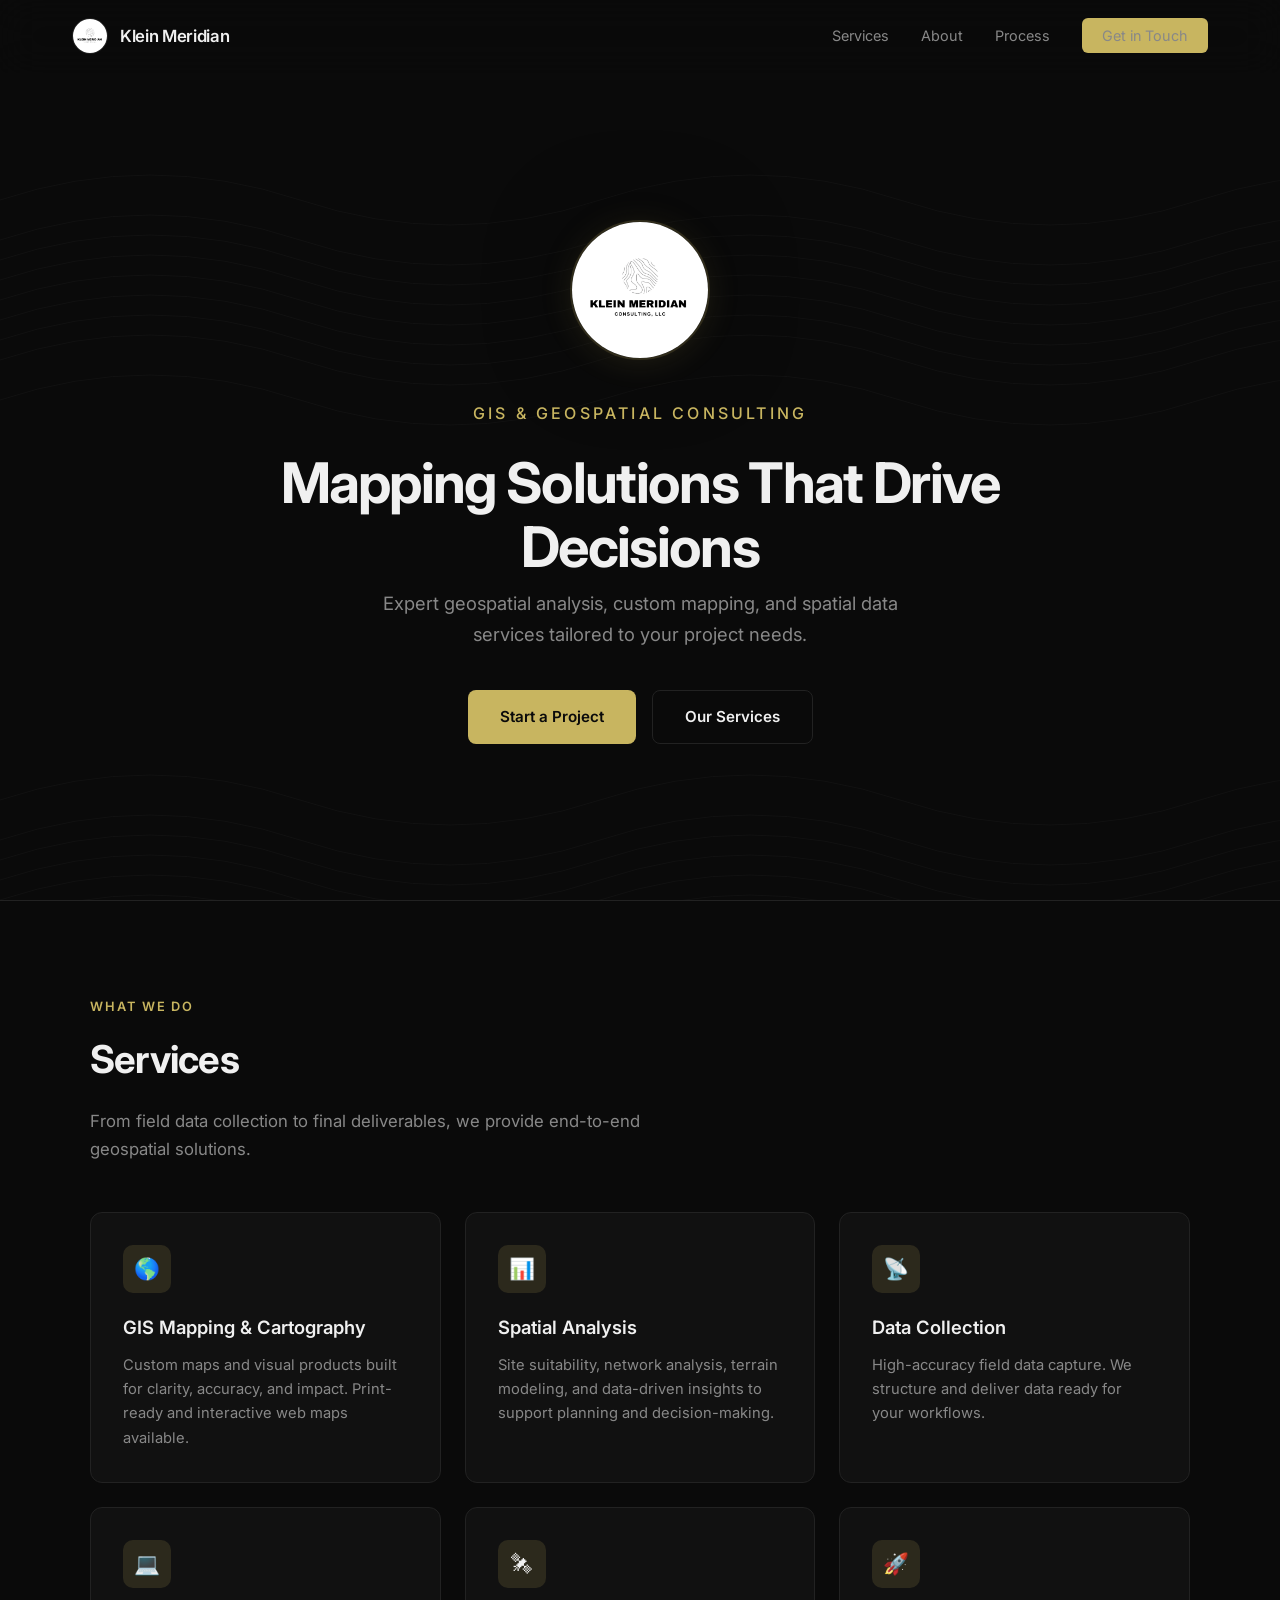
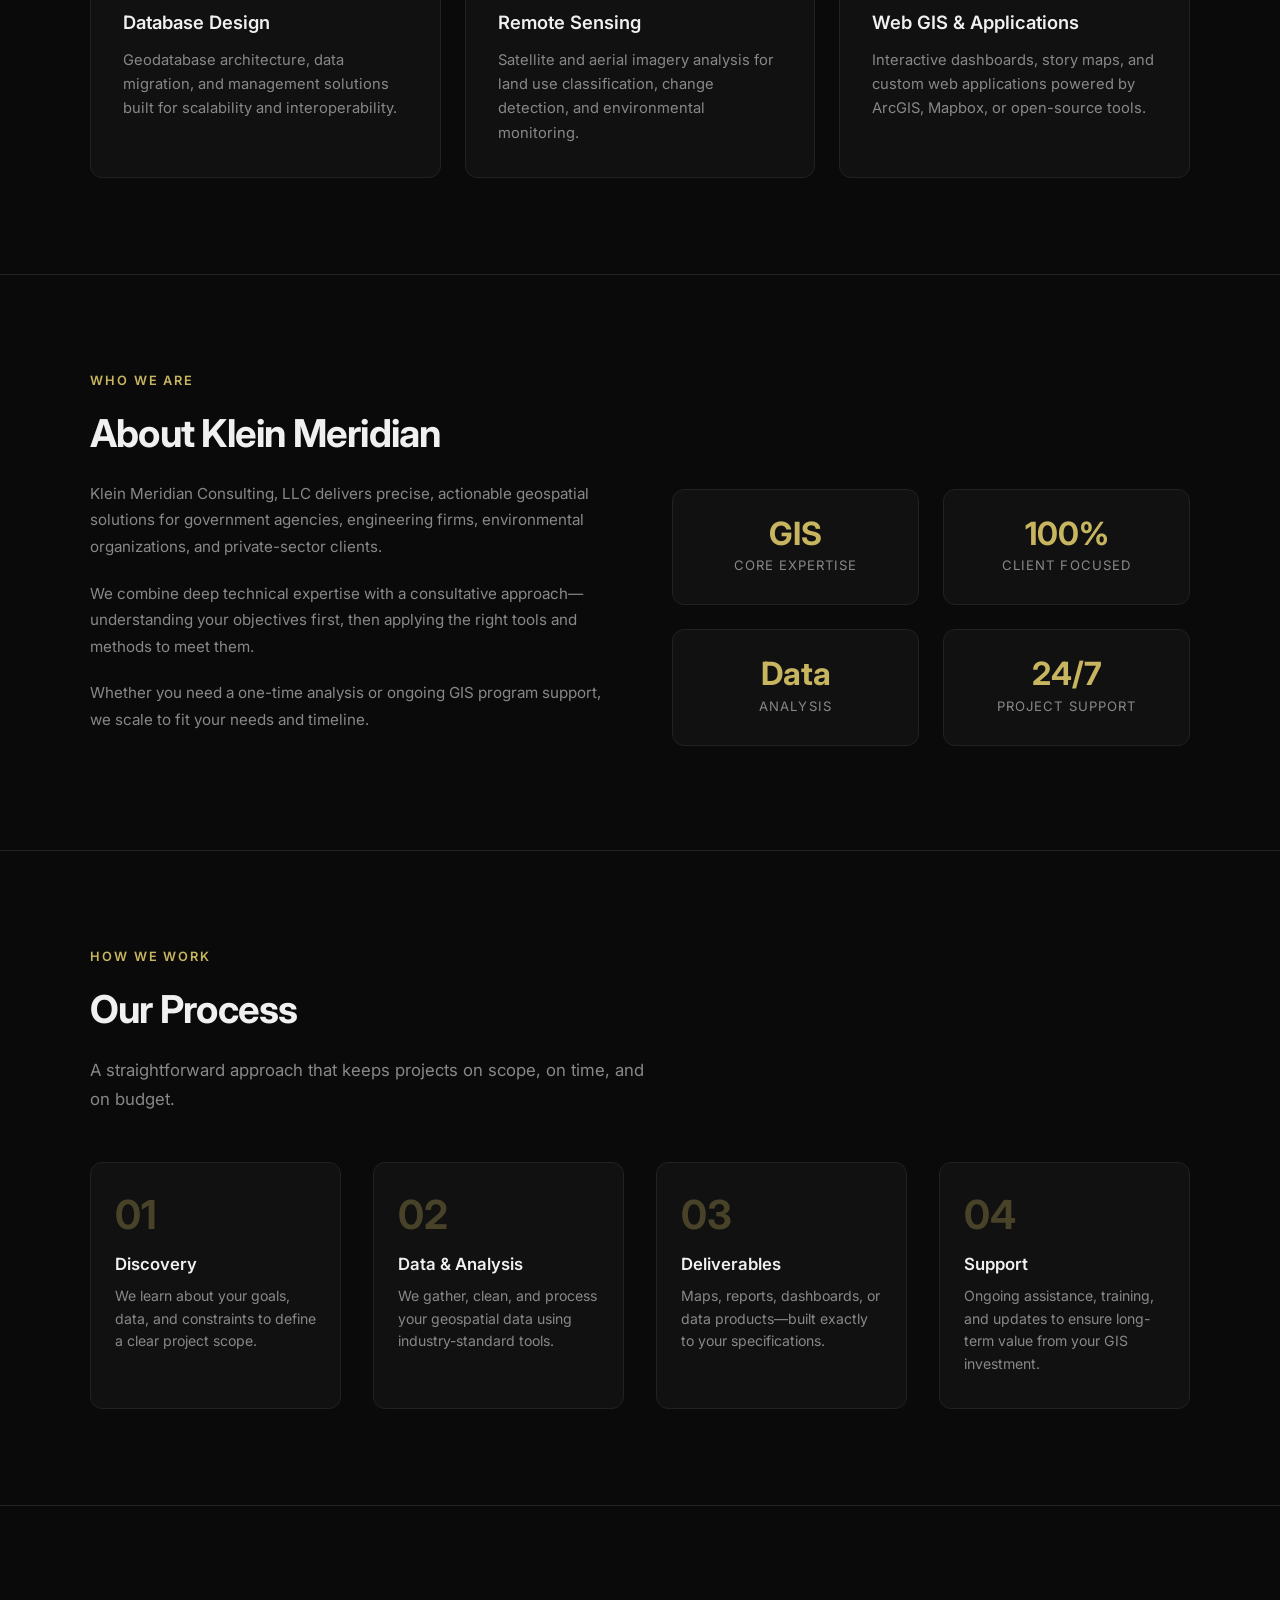
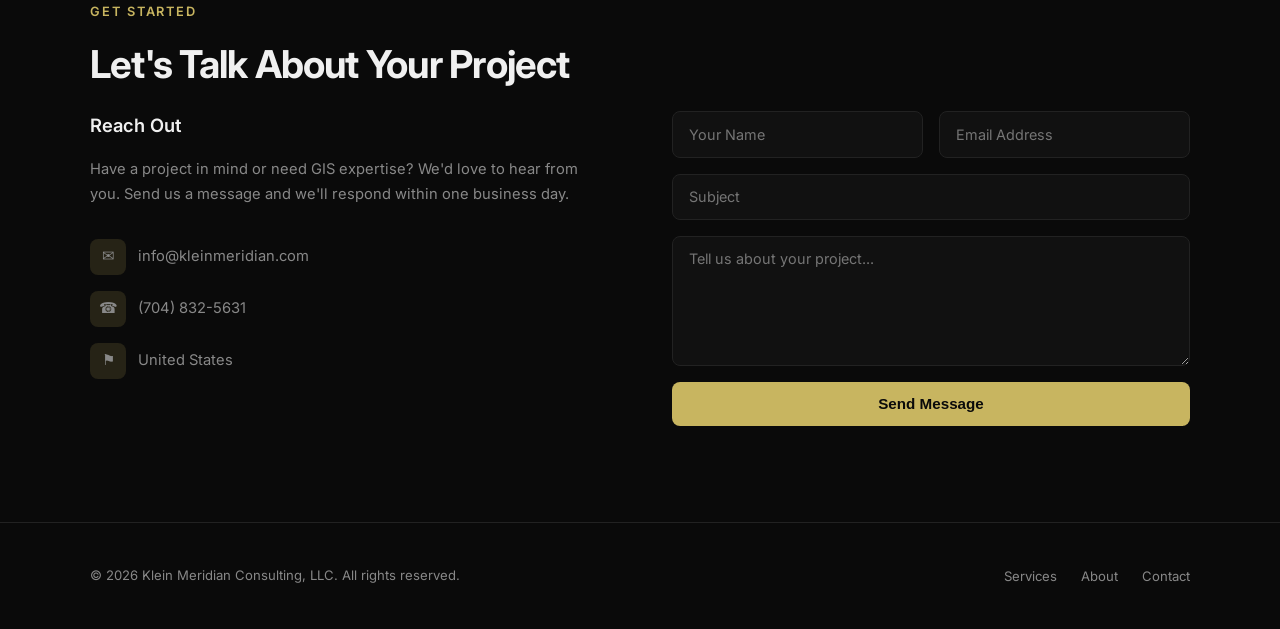
==== docs/index.html @ fdc99e8f "Initial site: Klein Meridian Consulting GIS website - Static single-page site with hero, services, a" ====
<!DOCTYPE html>
<html lang="en">
<head>
  <meta charset="UTF-8">
  <meta name="viewport" content="width=device-width, initial-scale=1.0">
  <title>Klein Meridian Consulting, LLC | GIS Solutions</title>
  <meta name="description" content="Klein Meridian Consulting provides expert GIS mapping, spatial analysis, and geospatial consulting services.">
  <link rel="icon" href="images/Logo.png" type="image/png">
  <link rel="preconnect" href="https://fonts.googleapis.com">
  <link rel="preconnect" href="https://fonts.gstatic.com" crossorigin>
  <link href="https://fonts.googleapis.com/css2?family=Inter:wght@300;400;500;600;700&display=swap" rel="stylesheet">
  <style>
    *, *::before, *::after { margin: 0; padding: 0; box-sizing: border-box; }

    :root {
      --bg: #0a0a0a;
      --surface: #111111;
      --surface-hover: #1a1a1a;
      --border: #222222;
      --text: #f0f0f0;
      --text-muted: #888888;
      --accent: #c8b560;
      --accent-dim: rgba(200, 181, 96, 0.15);
    }

    html { scroll-behavior: smooth; }

    body {
      font-family: 'Inter', -apple-system, BlinkMacSystemFont, sans-serif;
      background: var(--bg);
      color: var(--text);
      line-height: 1.6;
      -webkit-font-smoothing: antialiased;
    }

    /* ── Topo background pattern ── */
    .topo-bg {
      position: fixed;
      inset: 0;
      z-index: 0;
      opacity: 0.03;
      pointer-events: none;
      background-image: url("data:image/svg+xml,%3Csvg width='600' height='600' xmlns='http://www.w3.org/2000/svg'%3E%3Cpath d='M0 300 Q150 250 300 300 T600 300' fill='none' stroke='white' stroke-width='1'/%3E%3Cpath d='M0 280 Q150 230 300 280 T600 280' fill='none' stroke='white' stroke-width='1'/%3E%3Cpath d='M0 320 Q150 270 300 320 T600 320' fill='none' stroke='white' stroke-width='1'/%3E%3Cpath d='M0 260 Q150 210 300 260 T600 260' fill='none' stroke='white' stroke-width='1'/%3E%3Cpath d='M0 340 Q150 290 300 340 T600 340' fill='none' stroke='white' stroke-width='1'/%3E%3Cpath d='M0 240 Q150 190 300 240 T600 240' fill='none' stroke='white' stroke-width='1'/%3E%3Cpath d='M0 360 Q150 310 300 360 T600 360' fill='none' stroke='white' stroke-width='1'/%3E%3Cpath d='M0 200 Q150 150 300 200 T600 200' fill='none' stroke='white' stroke-width='1'/%3E%3Cpath d='M0 400 Q150 350 300 400 T600 400' fill='none' stroke='white' stroke-width='1'/%3E%3C/svg%3E");
      background-size: 600px 600px;
    }

    /* ── Nav ── */
    nav {
      position: fixed;
      top: 0;
      width: 100%;
      z-index: 100;
      background: rgba(10, 10, 10, 0.8);
      backdrop-filter: blur(20px);
      border-bottom: 1px solid var(--border);
    }

    .nav-inner {
      max-width: 1200px;
      margin: 0 auto;
      padding: 0 2rem;
      height: 72px;
      display: flex;
      align-items: center;
      justify-content: space-between;
    }

    .nav-logo {
      display: flex;
      align-items: center;
      gap: 0.75rem;
      text-decoration: none;
      color: var(--text);
    }

    .nav-logo img {
      height: 36px;
      width: 36px;
      object-fit: cover;
      object-position: center 35%;
      border-radius: 50%;
      border: 1px solid var(--border);
    }

    .nav-logo span {
      font-weight: 600;
      font-size: 1.05rem;
      letter-spacing: -0.02em;
    }

    .nav-links {
      display: flex;
      gap: 2rem;
      list-style: none;
    }

    .nav-links a {
      color: var(--text-muted);
      text-decoration: none;
      font-size: 0.9rem;
      font-weight: 400;
      transition: color 0.2s;
    }

    .nav-links a:hover { color: var(--text); }

    .nav-cta {
      background: var(--accent);
      color: var(--bg);
      padding: 0.55rem 1.25rem;
      border-radius: 6px;
      text-decoration: none;
      font-size: 0.85rem;
      font-weight: 600;
      transition: opacity 0.2s;
    }

    .nav-cta:hover { opacity: 0.85; }

    /* Mobile menu */
    .menu-toggle {
      display: none;
      background: none;
      border: none;
      color: var(--text);
      font-size: 1.5rem;
      cursor: pointer;
    }

    /* ── Hero ── */
    .hero {
      position: relative;
      z-index: 1;
      min-height: 100vh;
      display: flex;
      align-items: center;
      justify-content: center;
      text-align: center;
      padding: 8rem 2rem 4rem;
    }

    .hero-content { max-width: 720px; }

    .hero-logo {
      width: 140px;
      height: 140px;
      margin: 0 auto 2rem;
      border-radius: 50%;
      object-fit: cover;
      object-position: center 28%;
      box-shadow: 0 4px 30px rgba(200, 181, 96, 0.12), 0 0 80px rgba(0,0,0,0.6);
      border: 2px solid rgba(200, 181, 96, 0.2);
    }

    .hero h1 {
      font-size: clamp(2.2rem, 5vw, 3.5rem);
      font-weight: 700;
      letter-spacing: -0.03em;
      line-height: 1.15;
      margin-bottom: 0.5rem;
    }

    .hero .tagline {
      font-size: 1rem;
      letter-spacing: 0.2em;
      text-transform: uppercase;
      color: var(--accent);
      margin-bottom: 1.5rem;
      font-weight: 500;
    }

    .hero p {
      font-size: 1.15rem;
      color: var(--text-muted);
      max-width: 540px;
      margin: 0 auto 2.5rem;
      line-height: 1.7;
    }

    .hero-buttons {
      display: flex;
      gap: 1rem;
      justify-content: center;
      flex-wrap: wrap;
    }

    .btn {
      display: inline-flex;
      align-items: center;
      gap: 0.5rem;
      padding: 0.85rem 2rem;
      border-radius: 8px;
      text-decoration: none;
      font-size: 0.95rem;
      font-weight: 600;
      transition: all 0.2s;
      cursor: pointer;
      border: none;
    }

    .btn-primary {
      background: var(--accent);
      color: var(--bg);
    }

    .btn-primary:hover { opacity: 0.85; transform: translateY(-1px); }

    .btn-outline {
      background: transparent;
      color: var(--text);
      border: 1px solid var(--border);
    }

    .btn-outline:hover { border-color: var(--text-muted); background: var(--surface); }

    /* ── Section defaults ── */
    section {
      position: relative;
      z-index: 1;
      padding: 6rem 2rem;
    }

    .section-inner {
      max-width: 1100px;
      margin: 0 auto;
    }

    .section-label {
      font-size: 0.8rem;
      text-transform: uppercase;
      letter-spacing: 0.15em;
      color: var(--accent);
      font-weight: 600;
      margin-bottom: 0.75rem;
    }

    .section-title {
      font-size: clamp(1.8rem, 3.5vw, 2.4rem);
      font-weight: 700;
      letter-spacing: -0.02em;
      margin-bottom: 1rem;
    }

    .section-desc {
      color: var(--text-muted);
      font-size: 1.05rem;
      max-width: 560px;
      line-height: 1.7;
      margin-bottom: 3rem;
    }

    /* ── Services ── */
    #services { border-top: 1px solid var(--border); }

    .services-grid {
      display: grid;
      grid-template-columns: repeat(auto-fit, minmax(300px, 1fr));
      gap: 1.5rem;
    }

    .service-card {
      background: var(--surface);
      border: 1px solid var(--border);
      border-radius: 12px;
      padding: 2rem;
      transition: all 0.25s;
    }

    .service-card:hover {
      border-color: var(--accent);
      background: var(--surface-hover);
      transform: translateY(-2px);
    }

    .service-icon {
      width: 48px;
      height: 48px;
      background: var(--accent-dim);
      border-radius: 10px;
      display: flex;
      align-items: center;
      justify-content: center;
      margin-bottom: 1.25rem;
      font-size: 1.3rem;
    }

    .service-card h3 {
      font-size: 1.15rem;
      font-weight: 600;
      margin-bottom: 0.65rem;
    }

    .service-card p {
      color: var(--text-muted);
      font-size: 0.92rem;
      line-height: 1.65;
    }

    /* ── About ── */
    #about { border-top: 1px solid var(--border); }

    .about-content {
      display: grid;
      grid-template-columns: 1fr 1fr;
      gap: 4rem;
      align-items: center;
    }

    .about-text p {
      color: var(--text-muted);
      font-size: 0.95rem;
      line-height: 1.75;
      margin-bottom: 1.25rem;
    }

    .about-stats {
      display: grid;
      grid-template-columns: 1fr 1fr;
      gap: 1.5rem;
    }

    .stat {
      background: var(--surface);
      border: 1px solid var(--border);
      border-radius: 12px;
      padding: 1.75rem;
      text-align: center;
    }

    .stat-number {
      font-size: 2rem;
      font-weight: 700;
      color: var(--accent);
      line-height: 1;
      margin-bottom: 0.35rem;
    }

    .stat-label {
      color: var(--text-muted);
      font-size: 0.82rem;
      text-transform: uppercase;
      letter-spacing: 0.08em;
    }

    /* ── Process ── */
    #process { border-top: 1px solid var(--border); }

    .process-steps {
      display: grid;
      grid-template-columns: repeat(auto-fit, minmax(220px, 1fr));
      gap: 2rem;
      counter-reset: step;
    }

    .step {
      position: relative;
      padding: 2rem 1.5rem;
      background: var(--surface);
      border: 1px solid var(--border);
      border-radius: 12px;
      counter-increment: step;
    }

    .step::before {
      content: counter(step, decimal-leading-zero);
      font-size: 2.5rem;
      font-weight: 700;
      color: var(--accent);
      opacity: 0.3;
      line-height: 1;
      margin-bottom: 1rem;
      display: block;
    }

    .step h3 {
      font-size: 1.05rem;
      font-weight: 600;
      margin-bottom: 0.5rem;
    }

    .step p {
      color: var(--text-muted);
      font-size: 0.88rem;
      line-height: 1.6;
    }

    /* ── Contact ── */
    #contact { border-top: 1px solid var(--border); }

    .contact-grid {
      display: grid;
      grid-template-columns: 1fr 1fr;
      gap: 4rem;
    }

    .contact-info h3 {
      font-size: 1.15rem;
      font-weight: 600;
      margin-bottom: 1rem;
    }

    .contact-info p {
      color: var(--text-muted);
      font-size: 0.92rem;
      line-height: 1.7;
      margin-bottom: 2rem;
    }

    .contact-detail {
      display: flex;
      align-items: center;
      gap: 0.75rem;
      margin-bottom: 1rem;
      color: var(--text-muted);
      font-size: 0.92rem;
    }

    .contact-detail span:first-child {
      width: 36px;
      height: 36px;
      background: var(--accent-dim);
      border-radius: 8px;
      display: flex;
      align-items: center;
      justify-content: center;
      flex-shrink: 0;
    }

    .contact-form {
      display: flex;
      flex-direction: column;
      gap: 1rem;
    }

    .form-row {
      display: grid;
      grid-template-columns: 1fr 1fr;
      gap: 1rem;
    }

    .contact-form input,
    .contact-form textarea {
      background: var(--surface);
      border: 1px solid var(--border);
      border-radius: 8px;
      padding: 0.85rem 1rem;
      color: var(--text);
      font-family: inherit;
      font-size: 0.9rem;
      transition: border-color 0.2s;
      outline: none;
      width: 100%;
    }

    .contact-form input:focus,
    .contact-form textarea:focus {
      border-color: var(--accent);
    }

    .contact-form textarea { resize: vertical; min-height: 130px; }

    .contact-form .btn { width: 100%; justify-content: center; }

    /* ── Footer ── */
    footer {
      position: relative;
      z-index: 1;
      border-top: 1px solid var(--border);
      padding: 2.5rem 2rem;
    }

    .footer-inner {
      max-width: 1100px;
      margin: 0 auto;
      display: flex;
      justify-content: space-between;
      align-items: center;
      flex-wrap: wrap;
      gap: 1rem;
    }

    .footer-inner p {
      color: var(--text-muted);
      font-size: 0.82rem;
    }

    .footer-links {
      display: flex;
      gap: 1.5rem;
      list-style: none;
    }

    .footer-links a {
      color: var(--text-muted);
      text-decoration: none;
      font-size: 0.82rem;
      transition: color 0.2s;
    }

    .footer-links a:hover { color: var(--text); }

    /* ── Responsive ── */
    @media (max-width: 768px) {
      .nav-links { display: none; }
      .menu-toggle { display: block; }

      .nav-links.open {
        display: flex;
        flex-direction: column;
        position: absolute;
        top: 72px;
        left: 0;
        right: 0;
        background: rgba(10, 10, 10, 0.95);
        backdrop-filter: blur(20px);
        padding: 1.5rem 2rem;
        border-bottom: 1px solid var(--border);
        gap: 1rem;
      }

      .about-content,
      .contact-grid {
        grid-template-columns: 1fr;
        gap: 2.5rem;
      }

      .form-row { grid-template-columns: 1fr; }

      section { padding: 4rem 1.5rem; }

      .footer-inner {
        flex-direction: column;
        text-align: center;
      }
    }

    /* ── Fade-in animation ── */
    .fade-in {
      opacity: 0;
      transform: translateY(20px);
      transition: opacity 0.6s ease, transform 0.6s ease;
    }

    .fade-in.visible {
      opacity: 1;
      transform: translateY(0);
    }
  </style>
</head>
<body>
  <div class="topo-bg"></div>

  <!-- Nav -->
  <nav>
    <div class="nav-inner">
      <a href="#" class="nav-logo">
        <img src="images/Logo.png" alt="Klein Meridian">
        <span>Klein Meridian</span>
      </a>
      <button class="menu-toggle" onclick="document.querySelector('.nav-links').classList.toggle('open')" aria-label="Menu">&#9776;</button>
      <ul class="nav-links">
        <li><a href="#services">Services</a></li>
        <li><a href="#about">About</a></li>
        <li><a href="#process">Process</a></li>
        <li><a href="#contact" class="nav-cta">Get in Touch</a></li>
      </ul>
    </div>
  </nav>

  <!-- Hero -->
  <section class="hero">
    <div class="hero-content">
      <img src="images/Logo.png" alt="Klein Meridian Consulting" class="hero-logo">
      <p class="tagline">GIS &amp; Geospatial Consulting</p>
      <h1>Mapping Solutions That Drive Decisions</h1>
      <p>Expert geospatial analysis, custom mapping, and spatial data services tailored to your project needs.</p>
      <div class="hero-buttons">
        <a href="#contact" class="btn btn-primary">Start a Project</a>
        <a href="#services" class="btn btn-outline">Our Services</a>
      </div>
    </div>
  </section>

  <!-- Services -->
  <section id="services">
    <div class="section-inner">
      <p class="section-label fade-in">What We Do</p>
      <h2 class="section-title fade-in">Services</h2>
      <p class="section-desc fade-in">From field data collection to final deliverables, we provide end-to-end geospatial solutions.</p>
      <div class="services-grid">
        <div class="service-card fade-in">
          <div class="service-icon">&#127758;</div>
          <h3>GIS Mapping &amp; Cartography</h3>
          <p>Custom maps and visual products built for clarity, accuracy, and impact. Print-ready and interactive web maps available.</p>
        </div>
        <div class="service-card fade-in">
          <div class="service-icon">&#128202;</div>
          <h3>Spatial Analysis</h3>
          <p>Site suitability, network analysis, terrain modeling, and data-driven insights to support planning and decision-making.</p>
        </div>
        <div class="service-card fade-in">
          <div class="service-icon">&#128225;</div>
          <h3>Data Collection</h3>
          <p>High-accuracy field data capture. We structure and deliver data ready for your workflows.</p>
        </div>
        <div class="service-card fade-in">
          <div class="service-icon">&#128187;</div>
          <h3>Database Design</h3>
          <p>Geodatabase architecture, data migration, and management solutions built for scalability and interoperability.</p>
        </div>
        <div class="service-card fade-in">
          <div class="service-icon">&#128752;</div>
          <h3>Remote Sensing</h3>
          <p>Satellite and aerial imagery analysis for land use classification, change detection, and environmental monitoring.</p>
        </div>
        <div class="service-card fade-in">
          <div class="service-icon">&#128640;</div>
          <h3>Web GIS &amp; Applications</h3>
          <p>Interactive dashboards, story maps, and custom web applications powered by ArcGIS, Mapbox, or open-source tools.</p>
        </div>
      </div>
    </div>
  </section>

  <!-- About -->
  <section id="about">
    <div class="section-inner">
      <p class="section-label fade-in">Who We Are</p>
      <h2 class="section-title fade-in">About Klein Meridian</h2>
      <div class="about-content">
        <div class="about-text fade-in">
          <p>Klein Meridian Consulting, LLC delivers precise, actionable geospatial solutions for government agencies, engineering firms, environmental organizations, and private-sector clients.</p>
          <p>We combine deep technical expertise with a consultative approach&mdash;understanding your objectives first, then applying the right tools and methods to meet them.</p>
          <p>Whether you need a one-time analysis or ongoing GIS program support, we scale to fit your needs and timeline.</p>
        </div>
        <div class="about-stats fade-in">
          <div class="stat">
            <div class="stat-number">GIS</div>
            <div class="stat-label">Core Expertise</div>
          </div>
          <div class="stat">
            <div class="stat-number">100%</div>
            <div class="stat-label">Client Focused</div>
          </div>
          <div class="stat">
            <div class="stat-number">Data</div>
            <div class="stat-label">ANALYSIS</div>
          </div>
          <div class="stat">
            <div class="stat-number">24/7</div>
            <div class="stat-label">Project Support</div>
          </div>
        </div>
      </div>
    </div>
  </section>

  <!-- Process -->
  <section id="process">
    <div class="section-inner">
      <p class="section-label fade-in">How We Work</p>
      <h2 class="section-title fade-in">Our Process</h2>
      <p class="section-desc fade-in">A straightforward approach that keeps projects on scope, on time, and on budget.</p>
      <div class="process-steps">
        <div class="step fade-in">
          <h3>Discovery</h3>
          <p>We learn about your goals, data, and constraints to define a clear project scope.</p>
        </div>
        <div class="step fade-in">
          <h3>Data &amp; Analysis</h3>
          <p>We gather, clean, and process your geospatial data using industry-standard tools.</p>
        </div>
        <div class="step fade-in">
          <h3>Deliverables</h3>
          <p>Maps, reports, dashboards, or data products&mdash;built exactly to your specifications.</p>
        </div>
        <div class="step fade-in">
          <h3>Support</h3>
          <p>Ongoing assistance, training, and updates to ensure long-term value from your GIS investment.</p>
        </div>
      </div>
    </div>
  </section>

  <!-- Contact -->
  <section id="contact">
    <div class="section-inner">
      <p class="section-label fade-in">Get Started</p>
      <h2 class="section-title fade-in">Let's Talk About Your Project</h2>
      <div class="contact-grid">
        <div class="contact-info fade-in">
          <h3>Reach Out</h3>
          <p>Have a project in mind or need GIS expertise? We'd love to hear from you. Send us a message and we'll respond within one business day.</p>
          <div class="contact-detail">
            <span>&#9993;</span>
            <span>info@kleinmeridian.com</span>
          </div>
          <div class="contact-detail">
            <span>&#9742;</span>
            <span>(704) 832-5631</span>
          </div>
          <div class="contact-detail">
            <span>&#9873;</span>
            <span>United States</span>
          </div>
        </div>
        <form class="contact-form fade-in" onsubmit="event.preventDefault(); alert('Message sent! We\'ll be in touch shortly.'); this.reset();">
          <div class="form-row">
            <input type="text" name="name" placeholder="Your Name" required>
            <input type="email" name="email" placeholder="Email Address" required>
          </div>
          <input type="text" name="subject" placeholder="Subject">
          <textarea name="message" placeholder="Tell us about your project..." required></textarea>
          <button type="submit" class="btn btn-primary">Send Message</button>
        </form>
      </div>
    </div>
  </section>

  <!-- Footer -->
  <footer>
    <div class="footer-inner">
      <p>&copy; 2026 Klein Meridian Consulting, LLC. All rights reserved.</p>
      <ul class="footer-links">
        <li><a href="#services">Services</a></li>
        <li><a href="#about">About</a></li>
        <li><a href="#contact">Contact</a></li>
      </ul>
    </div>
  </footer>

  

  <script>
    // Intersection Observer for fade-in animations
    const observer = new IntersectionObserver((entries) => {
      entries.forEach((entry, i) => {
        if (entry.isIntersecting) {
          setTimeout(() => entry.target.classList.add('visible'), i * 80);
          observer.unobserve(entry.target);
        }
      });
    }, { threshold: 0.1 });

    document.querySelectorAll('.fade-in').forEach(el => observer.observe(el));

    // Close mobile nav on link click
    document.querySelectorAll('.nav-links a').forEach(link => {
      link.addEventListener('click', () => {
        document.querySelector('.nav-links').classList.remove('open');
      });
    });

    // Shrink nav on scroll
    window.addEventListener('scroll', () => {
      document.querySelector('nav').style.borderBottomColor =
        window.scrollY > 50 ? 'var(--border)' : 'transparent';
    });
  </script>
</body>
</html>
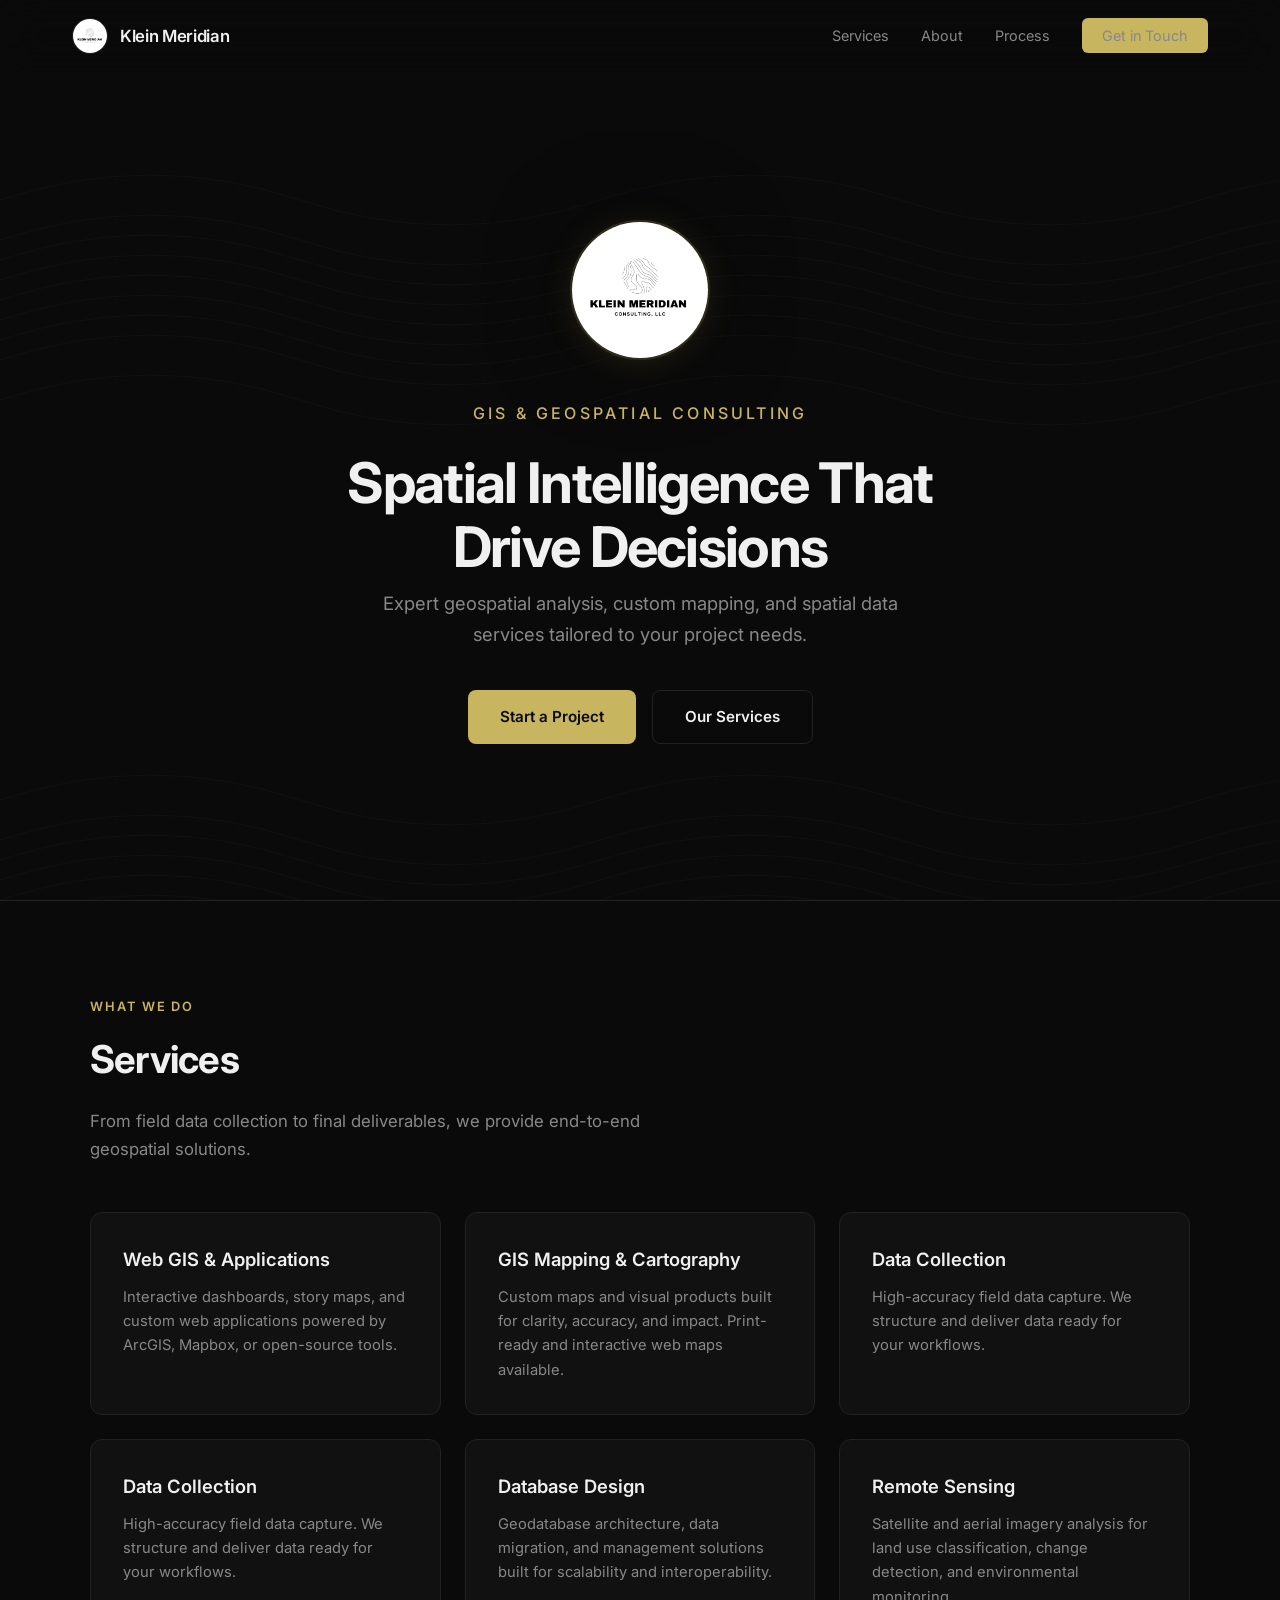
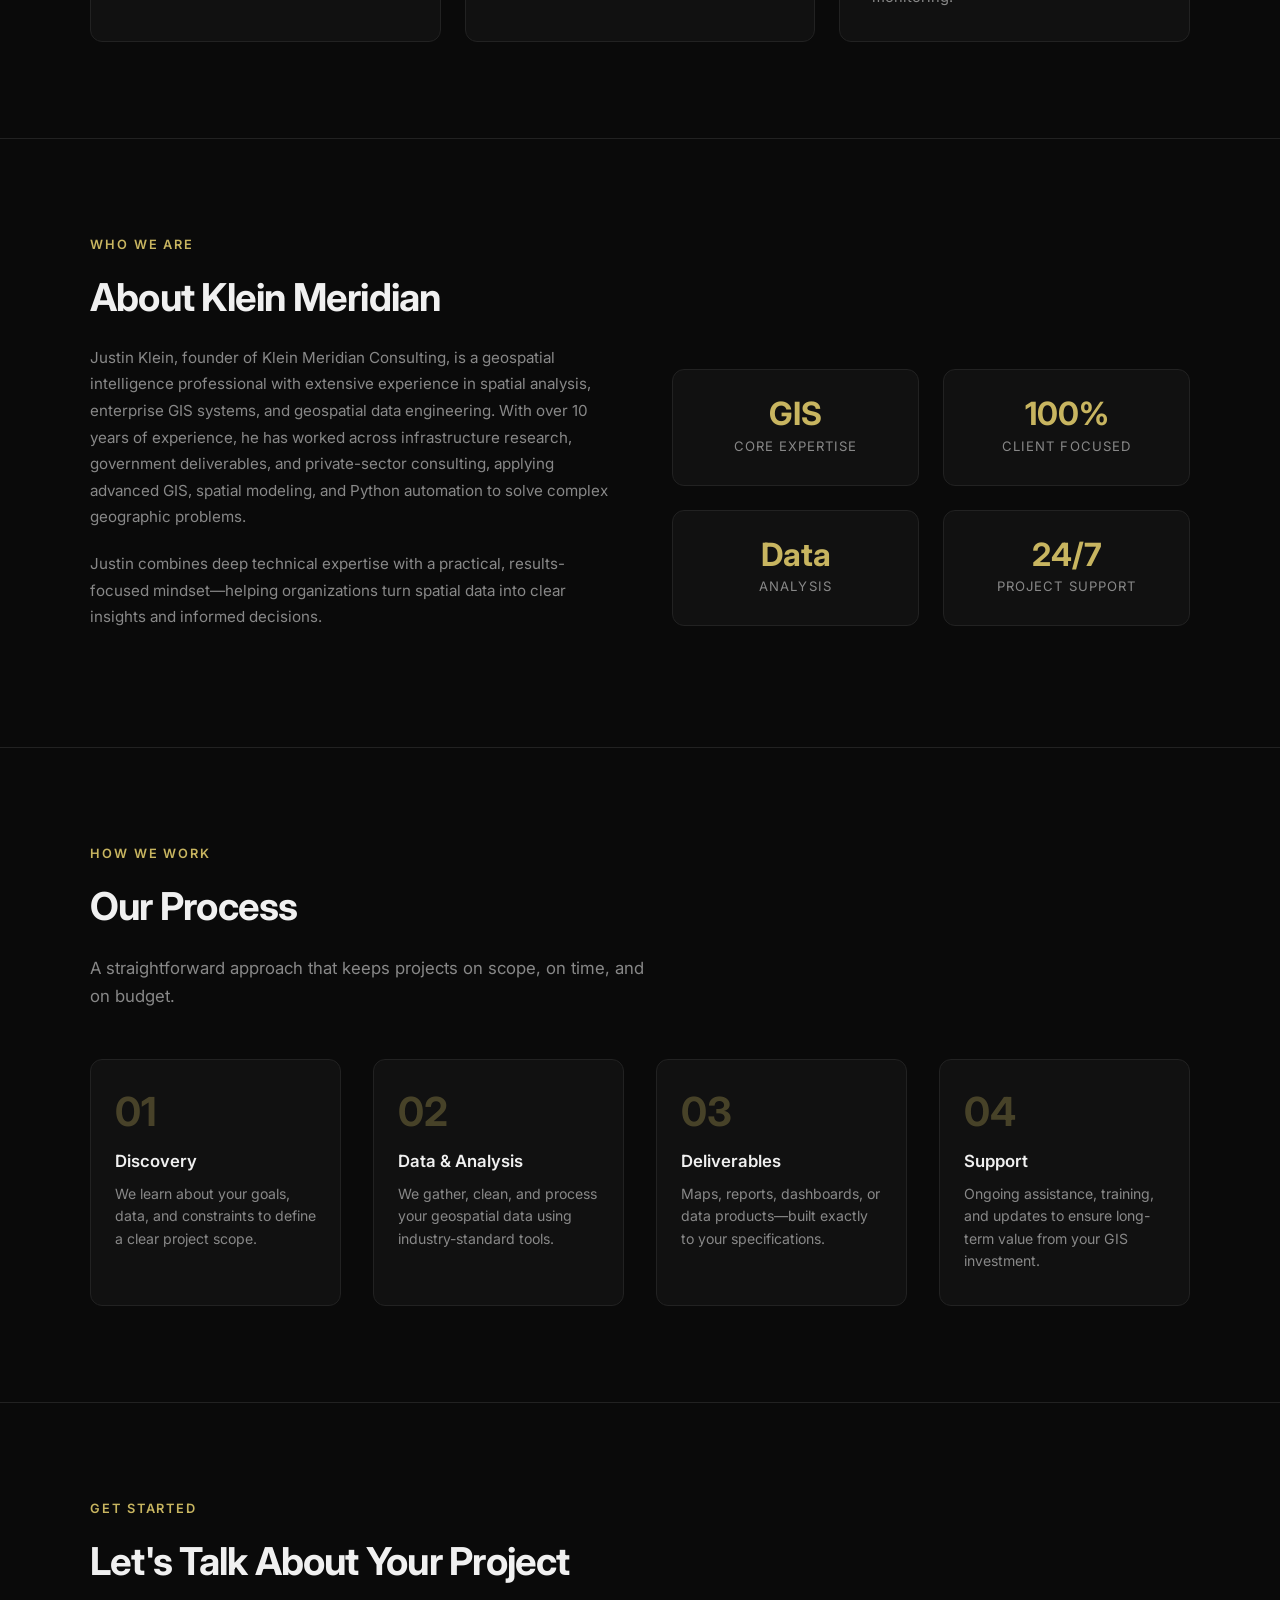
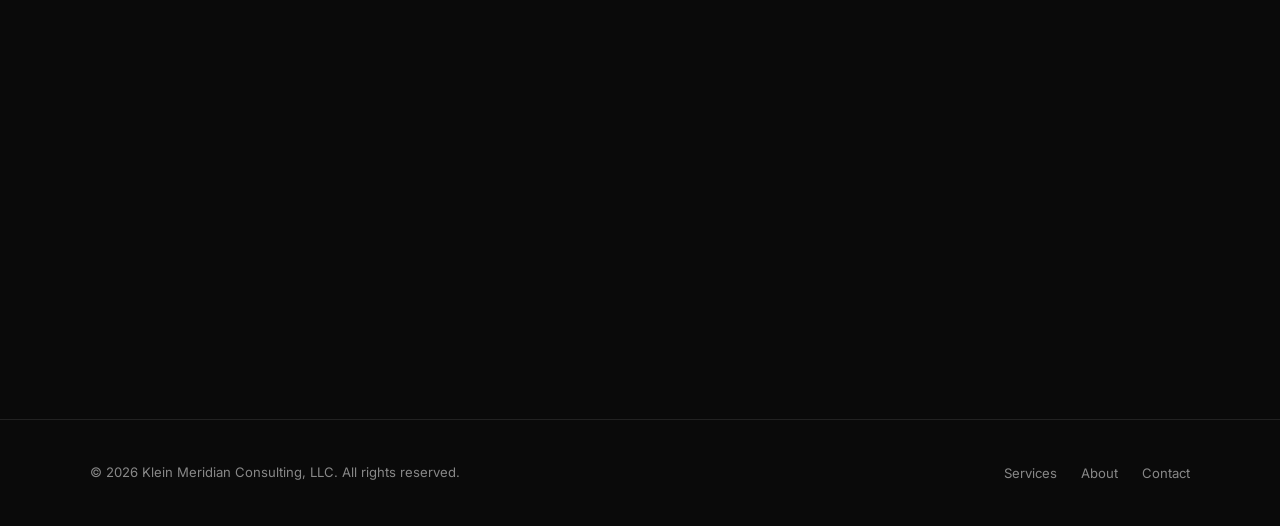
==== commit 50619426: "Remove service icons, reorder cards, update about bio - Removed emoji/number icons from service card" ====
--- a/docs/index.html
+++ b/docs/index.html
@@ -273,15 +273,18 @@
     }
 
     .service-icon {
-      width: 48px;
-      height: 48px;
+      width: 44px;
+      height: 44px;
       background: var(--accent-dim);
       border-radius: 10px;
       display: flex;
       align-items: center;
       justify-content: center;
       margin-bottom: 1.25rem;
-      font-size: 1.3rem;
+      font-size: 0.82rem;
+      font-weight: 700;
+      color: var(--accent);
+      letter-spacing: 0.02em;
     }
 
     .service-card h3 {
@@ -572,7 +575,7 @@
     <div class="hero-content">
       <img src="images/Logo.png" alt="Klein Meridian Consulting" class="hero-logo">
       <p class="tagline">GIS &amp; Geospatial Consulting</p>
-      <h1>Mapping Solutions That Drive Decisions</h1>
+      <h1>Spatial Intelligence That Drive Decisions</h1>
       <p>Expert geospatial analysis, custom mapping, and spatial data services tailored to your project needs.</p>
       <div class="hero-buttons">
         <a href="#contact" class="btn btn-primary">Start a Project</a>
@@ -589,34 +592,34 @@
       <p class="section-desc fade-in">From field data collection to final deliverables, we provide end-to-end geospatial solutions.</p>
       <div class="services-grid">
         <div class="service-card fade-in">
-          <div class="service-icon">&#127758;</div>
+
+          <h3>Web GIS &amp; Applications</h3>
+          <p>Interactive dashboards, story maps, and custom web applications powered by ArcGIS, Mapbox, or open-source tools.</p>
+        </div>
+        <div class="service-card fade-in">
+
           <h3>GIS Mapping &amp; Cartography</h3>
           <p>Custom maps and visual products built for clarity, accuracy, and impact. Print-ready and interactive web maps available.</p>
         </div>
         <div class="service-card fade-in">
-          <div class="service-icon">&#128202;</div>
-          <h3>Spatial Analysis</h3>
-          <p>Site suitability, network analysis, terrain modeling, and data-driven insights to support planning and decision-making.</p>
-        </div>
-        <div class="service-card fade-in">
-          <div class="service-icon">&#128225;</div>
+
           <h3>Data Collection</h3>
           <p>High-accuracy field data capture. We structure and deliver data ready for your workflows.</p>
         </div>
         <div class="service-card fade-in">
-          <div class="service-icon">&#128187;</div>
+
+          <h3>Data Collection</h3>
+          <p>High-accuracy field data capture. We structure and deliver data ready for your workflows.</p>
+        </div>
+        <div class="service-card fade-in">
+
           <h3>Database Design</h3>
           <p>Geodatabase architecture, data migration, and management solutions built for scalability and interoperability.</p>
         </div>
         <div class="service-card fade-in">
-          <div class="service-icon">&#128752;</div>
+
           <h3>Remote Sensing</h3>
           <p>Satellite and aerial imagery analysis for land use classification, change detection, and environmental monitoring.</p>
-        </div>
-        <div class="service-card fade-in">
-          <div class="service-icon">&#128640;</div>
-          <h3>Web GIS &amp; Applications</h3>
-          <p>Interactive dashboards, story maps, and custom web applications powered by ArcGIS, Mapbox, or open-source tools.</p>
         </div>
       </div>
     </div>
@@ -629,9 +632,8 @@
       <h2 class="section-title fade-in">About Klein Meridian</h2>
       <div class="about-content">
         <div class="about-text fade-in">
-          <p>Klein Meridian Consulting, LLC delivers precise, actionable geospatial solutions for government agencies, engineering firms, environmental organizations, and private-sector clients.</p>
-          <p>We combine deep technical expertise with a consultative approach&mdash;understanding your objectives first, then applying the right tools and methods to meet them.</p>
-          <p>Whether you need a one-time analysis or ongoing GIS program support, we scale to fit your needs and timeline.</p>
+          <p>Justin Klein, founder of Klein Meridian Consulting, is a geospatial intelligence professional with extensive experience in spatial analysis, enterprise GIS systems, and geospatial data engineering. With over 10 years of experience, he has worked across infrastructure research, government deliverables, and private-sector consulting, applying advanced GIS, spatial modeling, and Python automation to solve complex geographic problems.</p>
+          <p>Justin combines deep technical expertise with a practical, results-focused mindset—helping organizations turn spatial data into clear insights and informed decisions.</p>
         </div>
         <div class="about-stats fade-in">
           <div class="stat">
@@ -704,7 +706,7 @@
             <span>United States</span>
           </div>
         </div>
-        <form class="contact-form fade-in" onsubmit="event.preventDefault(); alert('Message sent! We\'ll be in touch shortly.'); this.reset();">
+        <form class="contact-form fade-in" action="https://formspree.io/f/xvzwzyav" method="POST">
           <div class="form-row">
             <input type="text" name="name" placeholder="Your Name" required>
             <input type="email" name="email" placeholder="Email Address" required>
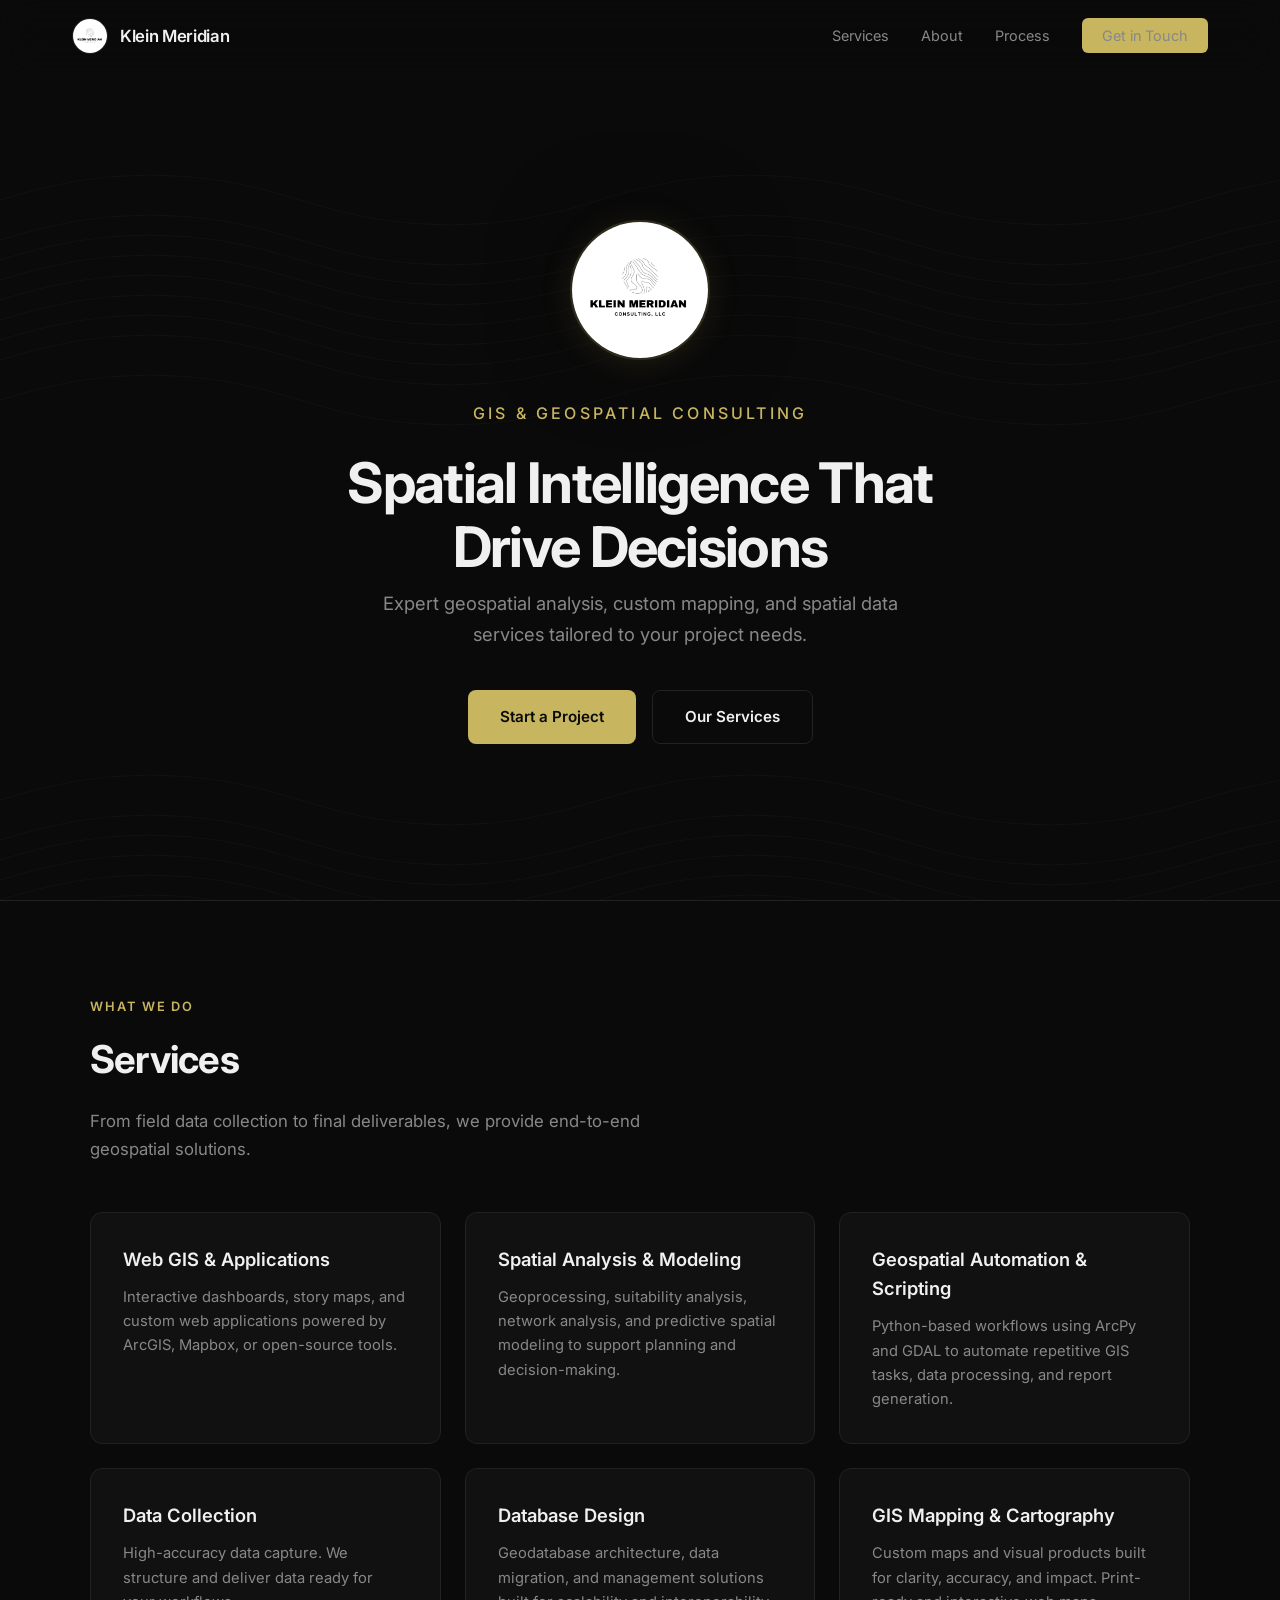
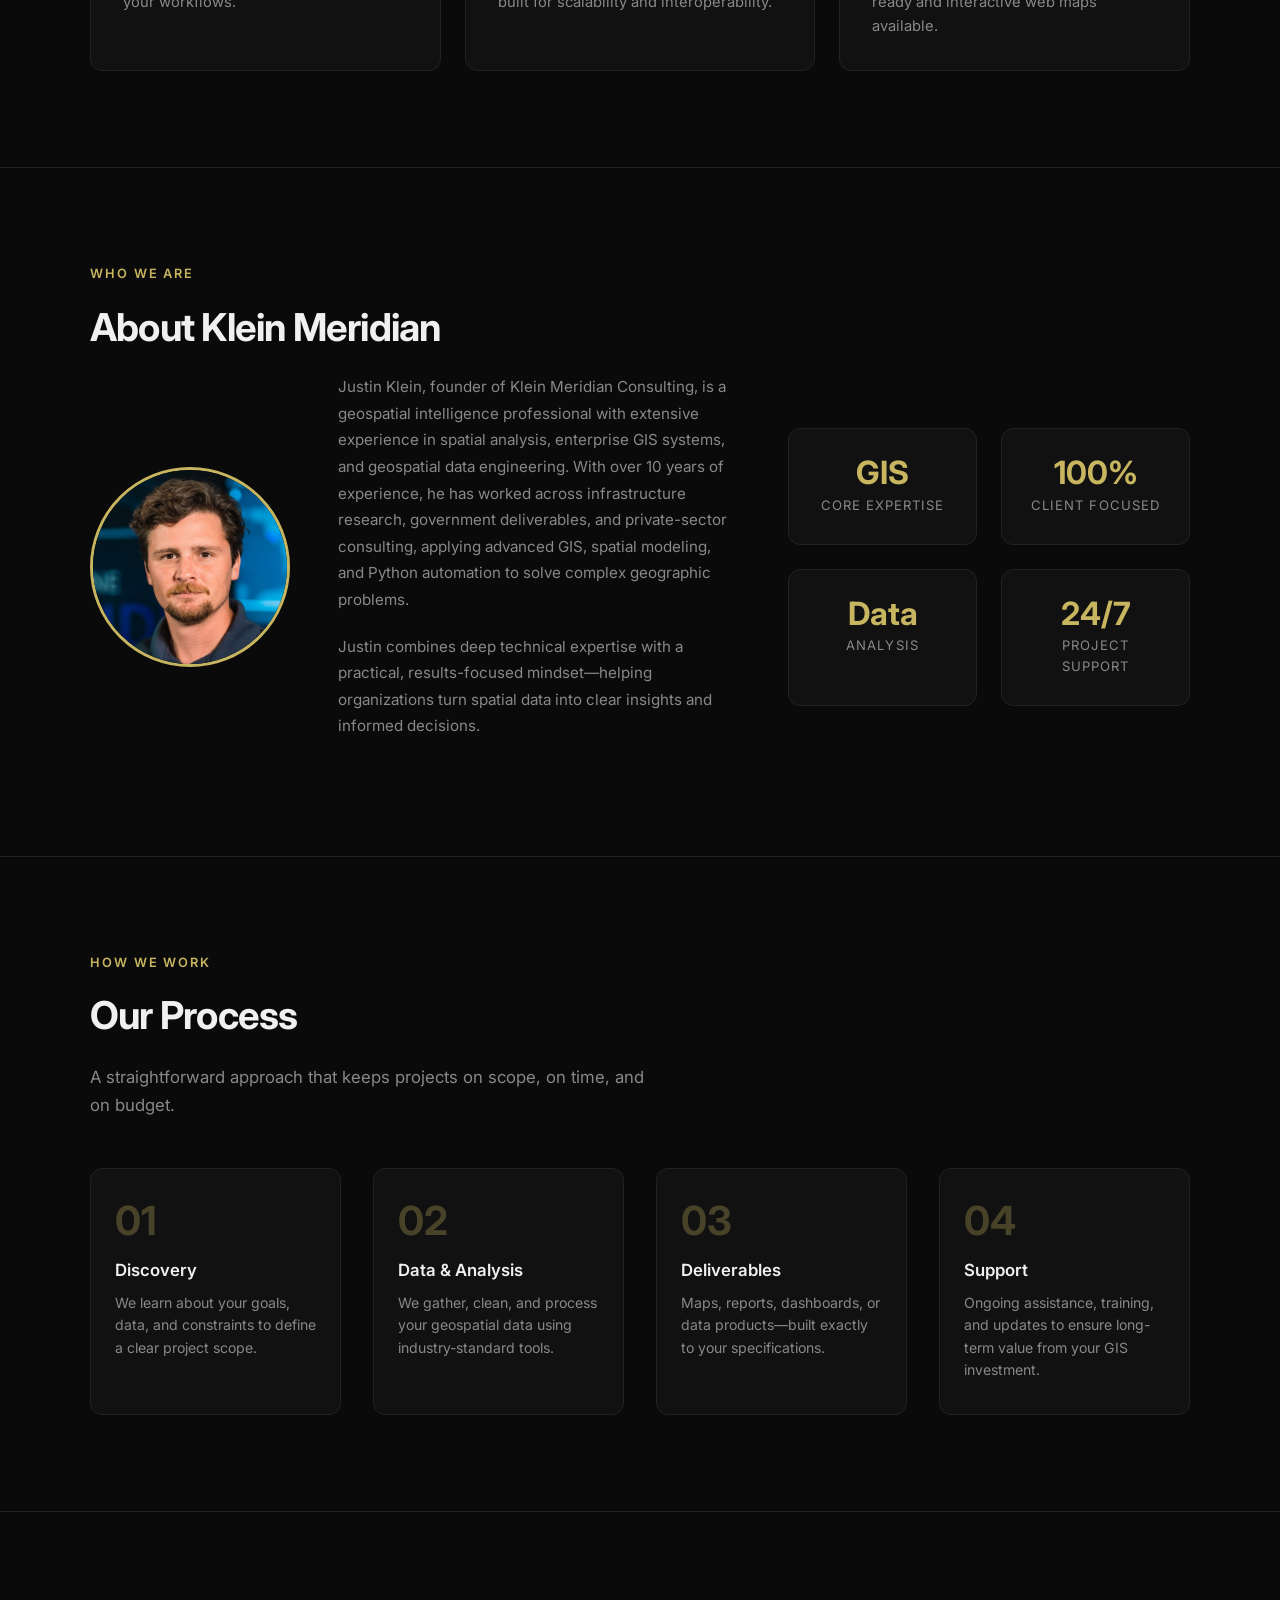
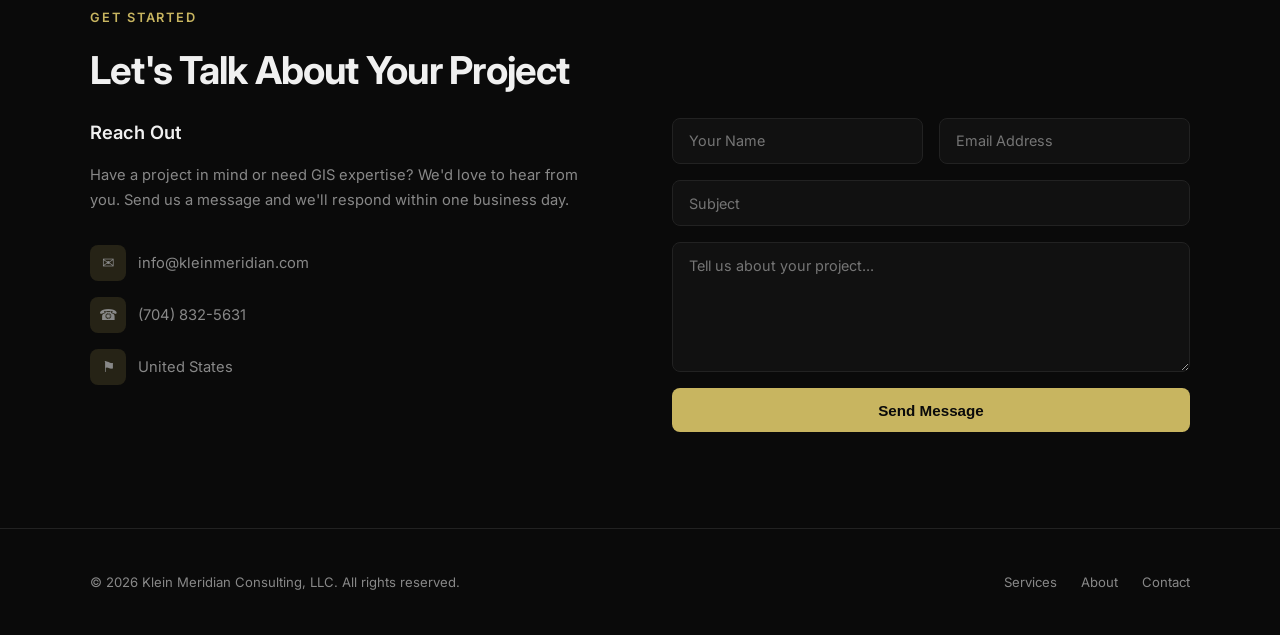
==== commit ce342dfd: "Update services and add founder headshot to About section Replace duplicate Data Collection and Remo" ====
--- a/docs/index.html
+++ b/docs/index.html
@@ -304,9 +304,18 @@
 
     .about-content {
       display: grid;
-      grid-template-columns: 1fr 1fr;
-      gap: 4rem;
-      align-items: center;
+      grid-template-columns: auto 1fr 1fr;
+      gap: 3rem;
+      align-items: center;
+    }
+
+    .about-headshot {
+      width: 200px;
+      height: 200px;
+      border-radius: 50%;
+      object-fit: cover;
+      object-position: center top;
+      border: 3px solid var(--accent);
     }
 
     .about-text p {
@@ -525,6 +534,12 @@
       .contact-grid {
         grid-template-columns: 1fr;
         gap: 2.5rem;
+      }
+
+      .about-headshot {
+        width: 160px;
+        height: 160px;
+        justify-self: center;
       }
 
       .form-row { grid-template-columns: 1fr; }
@@ -592,34 +607,28 @@
       <p class="section-desc fade-in">From field data collection to final deliverables, we provide end-to-end geospatial solutions.</p>
       <div class="services-grid">
         <div class="service-card fade-in">
-
           <h3>Web GIS &amp; Applications</h3>
           <p>Interactive dashboards, story maps, and custom web applications powered by ArcGIS, Mapbox, or open-source tools.</p>
         </div>
         <div class="service-card fade-in">
-
+          <h3>Spatial Analysis &amp; Modeling</h3>
+          <p>Geoprocessing, suitability analysis, network analysis, and predictive spatial modeling to support planning and decision-making.</p>
+        </div>
+        <div class="service-card fade-in">
+          <h3>Geospatial Automation &amp; Scripting</h3>
+          <p>Python-based workflows using ArcPy and GDAL to automate repetitive GIS tasks, data processing, and report generation.</p>
+        </div>
+        <div class="service-card fade-in">
+          <h3>Data Collection</h3>
+          <p>High-accuracy data capture. We structure and deliver data ready for your workflows.</p>
+        </div>
+        <div class="service-card fade-in">
+          <h3>Database Design</h3>
+          <p>Geodatabase architecture, data migration, and management solutions built for scalability and interoperability.</p>
+        </div>
+        <div class="service-card fade-in">
           <h3>GIS Mapping &amp; Cartography</h3>
           <p>Custom maps and visual products built for clarity, accuracy, and impact. Print-ready and interactive web maps available.</p>
-        </div>
-        <div class="service-card fade-in">
-
-          <h3>Data Collection</h3>
-          <p>High-accuracy field data capture. We structure and deliver data ready for your workflows.</p>
-        </div>
-        <div class="service-card fade-in">
-
-          <h3>Data Collection</h3>
-          <p>High-accuracy field data capture. We structure and deliver data ready for your workflows.</p>
-        </div>
-        <div class="service-card fade-in">
-
-          <h3>Database Design</h3>
-          <p>Geodatabase architecture, data migration, and management solutions built for scalability and interoperability.</p>
-        </div>
-        <div class="service-card fade-in">
-
-          <h3>Remote Sensing</h3>
-          <p>Satellite and aerial imagery analysis for land use classification, change detection, and environmental monitoring.</p>
         </div>
       </div>
     </div>
@@ -631,6 +640,7 @@
       <p class="section-label fade-in">Who We Are</p>
       <h2 class="section-title fade-in">About Klein Meridian</h2>
       <div class="about-content">
+        <img src="images/headshot.jpg" alt="Justin Klein" class="about-headshot fade-in">
         <div class="about-text fade-in">
           <p>Justin Klein, founder of Klein Meridian Consulting, is a geospatial intelligence professional with extensive experience in spatial analysis, enterprise GIS systems, and geospatial data engineering. With over 10 years of experience, he has worked across infrastructure research, government deliverables, and private-sector consulting, applying advanced GIS, spatial modeling, and Python automation to solve complex geographic problems.</p>
           <p>Justin combines deep technical expertise with a practical, results-focused mindset—helping organizations turn spatial data into clear insights and informed decisions.</p>
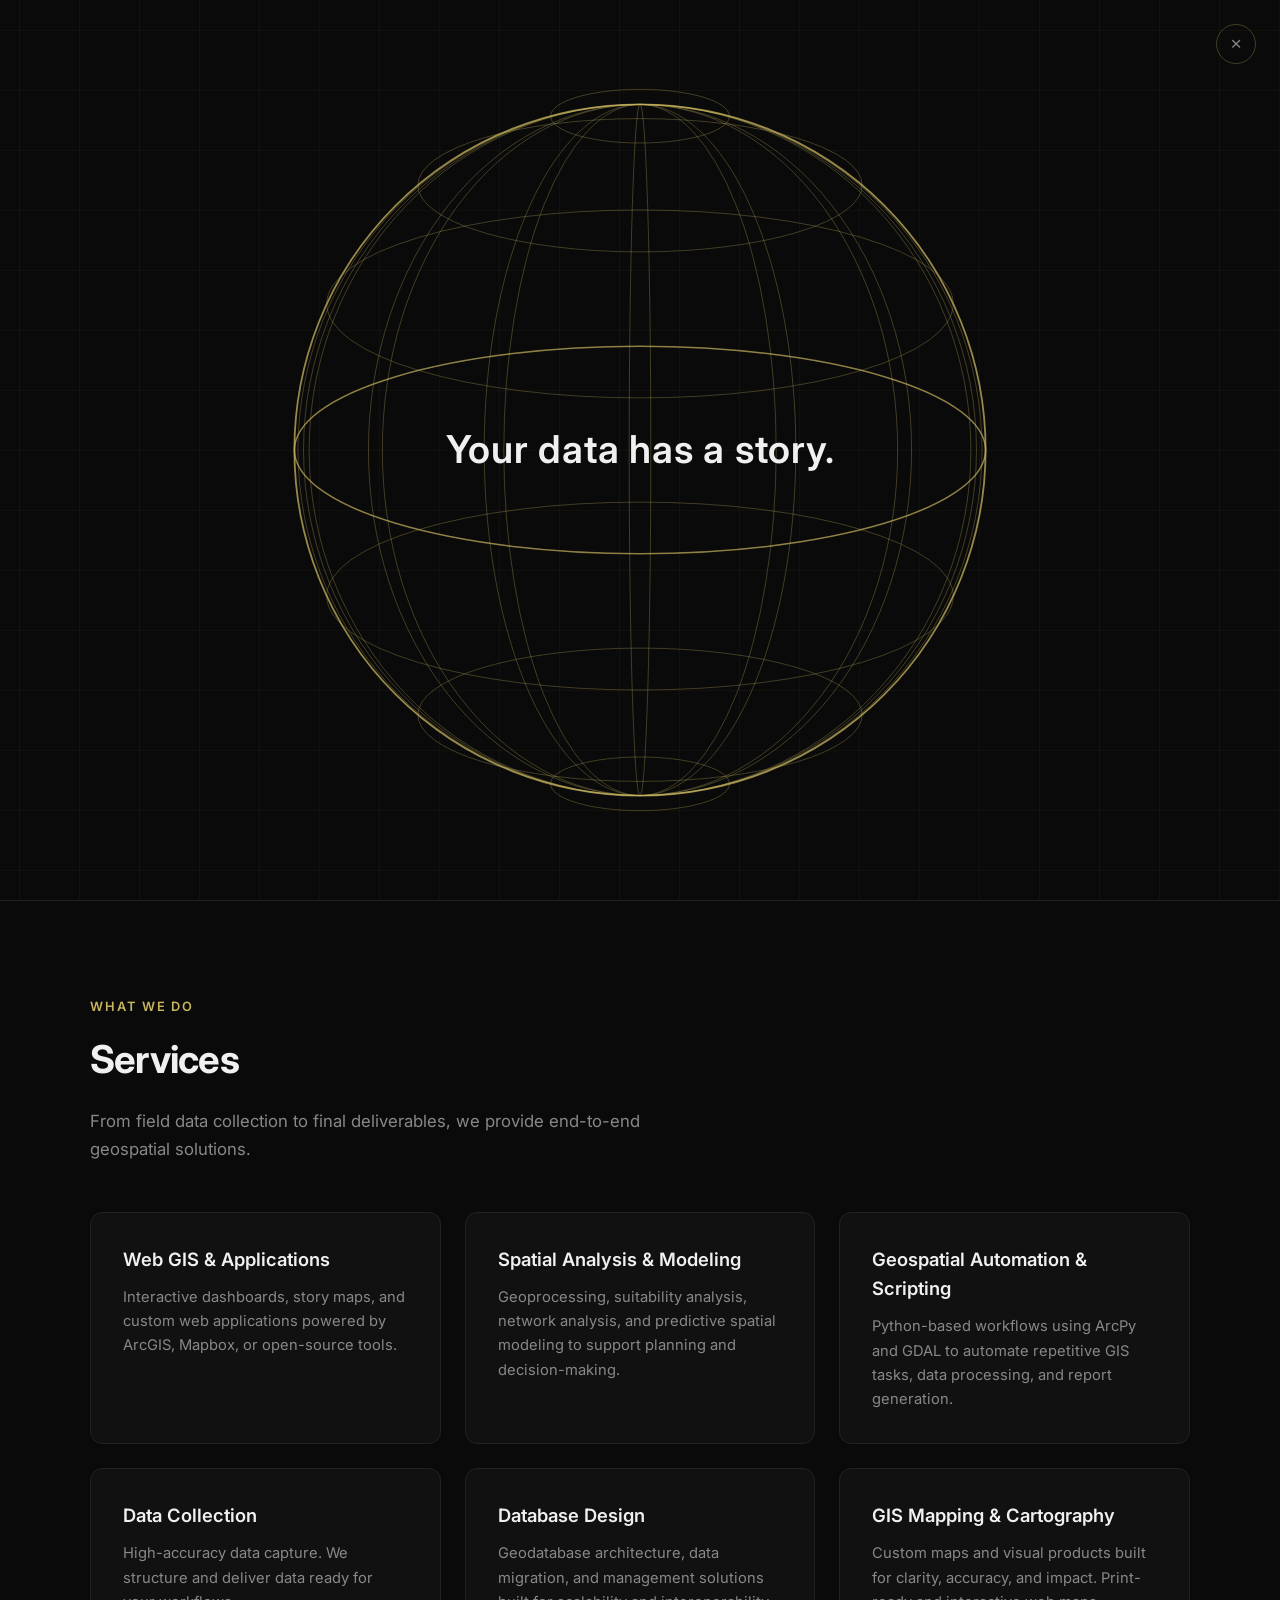
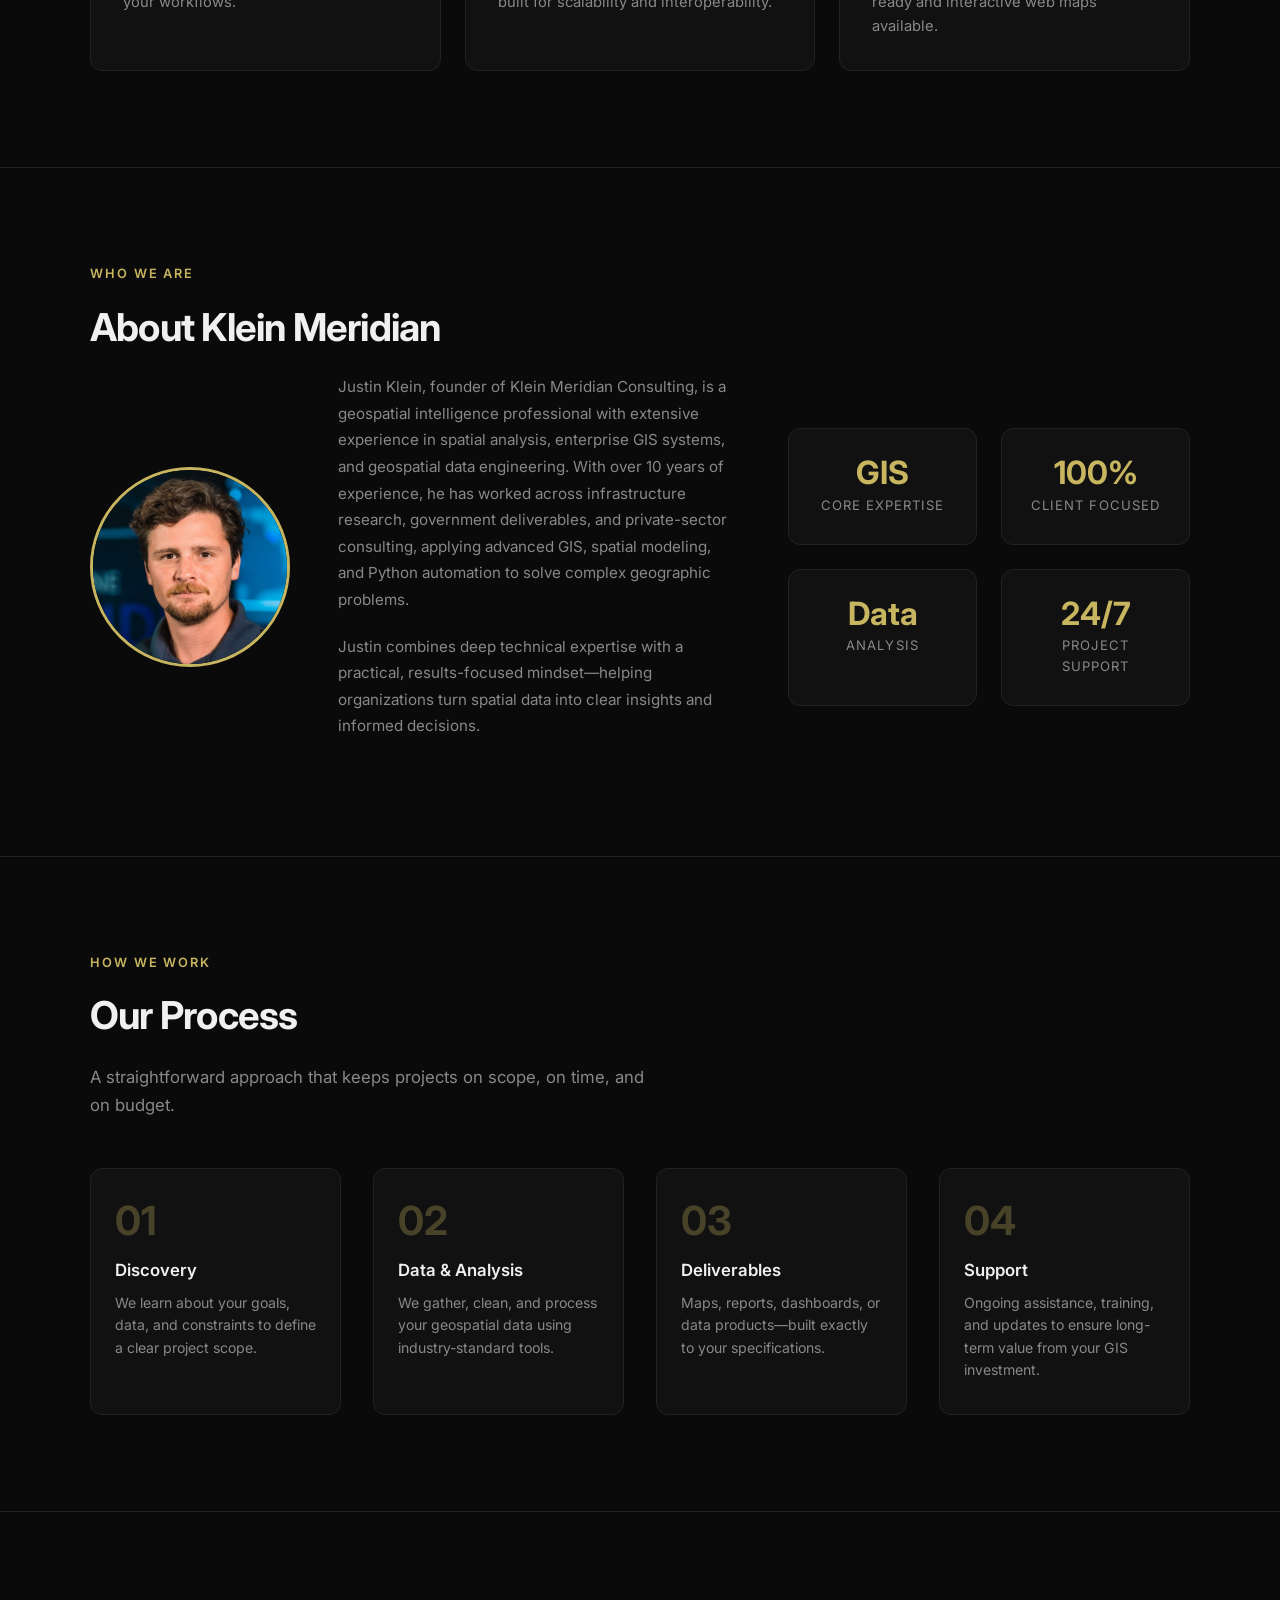
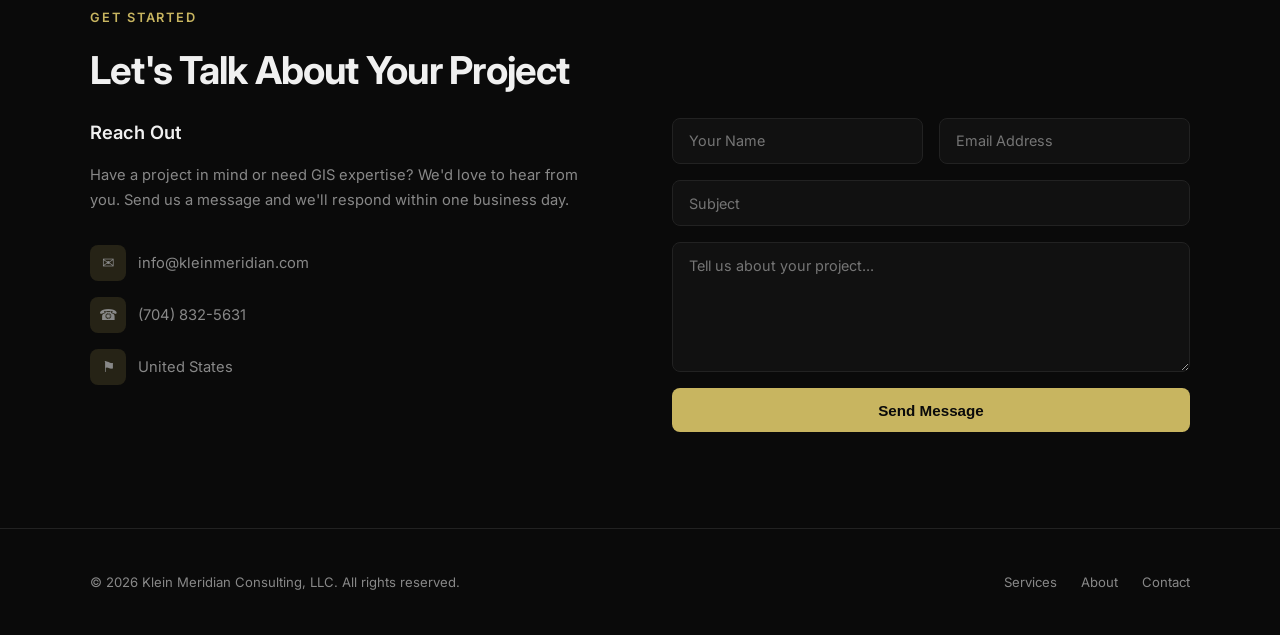
==== commit e4586574: "Add cinematic intro animation with wireframe globe - Spinning wireframe globe (lat/lon lines) with r" ====
--- a/docs/index.html
+++ b/docs/index.html
@@ -142,14 +142,14 @@
     .hero-content { max-width: 720px; }
 
     .hero-logo {
-      width: 140px;
-      height: 140px;
+      width: 160px;
+      height: 160px;
       margin: 0 auto 2rem;
       border-radius: 50%;
       object-fit: cover;
-      object-position: center 28%;
-      box-shadow: 0 4px 30px rgba(200, 181, 96, 0.12), 0 0 80px rgba(0,0,0,0.6);
-      border: 2px solid rgba(200, 181, 96, 0.2);
+      object-position: 63% 48%;
+      border: 2px solid rgba(200,181,96,0.4);
+      transform: scale(1.25);
     }
 
     .hero h1 {
@@ -552,6 +552,171 @@
       }
     }
 
+    /* ── Cinematic Intro ── */
+    .cin-overlay {
+      position: fixed;
+      inset: 0;
+      z-index: 150;
+      background: #0a0a0a;
+      display: flex;
+      align-items: center;
+      justify-content: center;
+      overflow: hidden;
+    }
+
+    .cin-overlay.done {
+      opacity: 0;
+      transition: opacity 0.8s ease;
+      pointer-events: none;
+    }
+
+    .cin-overlay.removed {
+      display: none;
+    }
+
+    .cin-bg-layers {
+      position: absolute;
+      inset: 0;
+      overflow: hidden;
+    }
+
+    .cin-grid {
+      position: absolute;
+      inset: -50%;
+      width: 200%;
+      height: 200%;
+      background:
+        repeating-linear-gradient(0deg, transparent, transparent 59px, rgba(200,181,96,0.04) 59px, rgba(200,181,96,0.04) 60px),
+        repeating-linear-gradient(90deg, transparent, transparent 59px, rgba(200,181,96,0.04) 59px, rgba(200,181,96,0.04) 60px);
+      animation: cin-grid-drift 12s linear infinite;
+    }
+
+    @keyframes cin-grid-drift {
+      0%   { transform: translate(0, 0); }
+      100% { transform: translate(60px, 60px); }
+    }
+
+    .cin-gradient {
+      position: absolute;
+      width: 600px;
+      height: 600px;
+      border-radius: 50%;
+      filter: blur(120px);
+      opacity: 0;
+    }
+
+    .cin-gradient-1 {
+      background: radial-gradient(circle, rgba(200,181,96,0.25) 0%, transparent 70%);
+      top: 20%;
+      left: 15%;
+      animation: cin-glow-1 9s ease-in-out forwards;
+    }
+
+    .cin-gradient-2 {
+      background: radial-gradient(circle, rgba(200,181,96,0.15) 0%, transparent 70%);
+      bottom: 10%;
+      right: 10%;
+      animation: cin-glow-2 9s ease-in-out 1.5s forwards;
+    }
+
+    @keyframes cin-glow-1 {
+      0%   { opacity: 0; transform: scale(0.8); }
+      25%  { opacity: 1; }
+      60%  { opacity: 0.6; transform: scale(1.1) translate(5%, -3%); }
+      100% { opacity: 0; transform: scale(1.3) translate(10%, -5%); }
+    }
+
+    @keyframes cin-glow-2 {
+      0%   { opacity: 0; transform: scale(0.8); }
+      30%  { opacity: 0.8; }
+      65%  { opacity: 0.5; transform: scale(1.2) translate(-5%, 3%); }
+      100% { opacity: 0; transform: scale(1.4); }
+    }
+
+    .cin-globe {
+      position: absolute;
+      top: 50%;
+      left: 50%;
+      transform: translate(-50%, -50%);
+    }
+
+    .cin-text {
+      position: absolute;
+      font-family: 'Inter', sans-serif;
+      text-align: center;
+      opacity: 0;
+      padding: 0 2rem;
+      z-index: 2;
+    }
+
+    .cin-text-1 {
+      font-size: clamp(1.4rem, 4vw, 2.4rem);
+      font-weight: 600;
+      letter-spacing: 0.02em;
+      color: var(--text);
+    }
+
+    .cin-text-2 {
+      font-size: clamp(1.4rem, 4vw, 2.4rem);
+      font-weight: 600;
+      letter-spacing: 0.02em;
+      color: var(--accent);
+    }
+
+    .cin-text-3 {
+      display: flex;
+      flex-direction: column;
+      align-items: center;
+      gap: 1rem;
+    }
+
+    .cin-text-3 span {
+      font-size: clamp(1.6rem, 5vw, 2.8rem);
+      font-weight: 700;
+      letter-spacing: -0.02em;
+      color: var(--text);
+    }
+
+    .cin-logo {
+      width: 160px;
+      height: 160px;
+      object-fit: cover;
+      object-position: 63% 48%;
+      border-radius: 50%;
+      border: 2px solid rgba(200,181,96,0.4);
+      transform: scale(1.25);
+    }
+
+    .cin-skip {
+      position: absolute;
+      top: 1.5rem;
+      right: 1.5rem;
+      z-index: 3;
+      background: none;
+      border: 1px solid rgba(200,181,96,0.3);
+      color: var(--text-muted);
+      width: 40px;
+      height: 40px;
+      border-radius: 50%;
+      font-size: 1.2rem;
+      cursor: pointer;
+      display: flex;
+      align-items: center;
+      justify-content: center;
+      transition: all 0.2s;
+      line-height: 1;
+    }
+
+    .cin-skip:hover {
+      border-color: var(--accent);
+      color: var(--text);
+      background: rgba(200,181,96,0.1);
+    }
+
+    @media (prefers-reduced-motion: reduce) {
+      .cin-overlay { display: none; }
+    }
+
     /* ── Fade-in animation ── */
     .fade-in {
       opacity: 0;
@@ -567,6 +732,22 @@
 </head>
 <body>
   <div class="topo-bg"></div>
+
+  <!-- Cinematic Intro Overlay -->
+  <div class="cin-overlay" id="cinOverlay">
+    <button class="cin-skip" id="cinSkip" aria-label="Skip intro">&times;</button>
+    <div class="cin-bg-layers">
+      <div class="cin-grid"></div>
+      <div class="cin-gradient cin-gradient-1"></div>
+      <div class="cin-gradient cin-gradient-2"></div>
+    </div>
+    <canvas id="cinGlobe" class="cin-globe"></canvas>
+    <div class="cin-text cin-text-1">Your data has a story.</div>
+    <div class="cin-text cin-text-2">We help you see it.</div>
+    <div class="cin-text cin-text-3">
+      <img src="images/Logo.png" alt="Klein Meridian" class="cin-logo">
+    </div>
+  </div>
 
   <!-- Nav -->
   <nav>
@@ -744,6 +925,159 @@
   
 
   <script>
+    // ── Cinematic Intro ──
+    (function() {
+      var overlay = document.getElementById('cinOverlay');
+      if (!overlay) return;
+
+      var TOTAL = 9800;
+      var start = Date.now();
+      var stopped = false;
+
+      var canvas = document.getElementById('cinGlobe');
+      var ctx = canvas ? canvas.getContext('2d') : null;
+      // Use a large canvas for crisp rendering at all zoom levels
+      var canvasSize = Math.max(window.innerWidth, window.innerHeight) * 1.5;
+      canvasSize = Math.max(800, Math.min(canvasSize, 2000));
+      if (canvas) {
+        var dpr = window.devicePixelRatio || 1;
+        canvas.width = canvasSize * dpr;
+        canvas.height = canvasSize * dpr;
+        canvas.style.width = canvasSize + 'px';
+        canvas.style.height = canvasSize + 'px';
+        ctx.scale(dpr, dpr);
+      }
+
+      var baseR = canvasSize * 0.18; // Starting radius
+      var ctr = canvasSize / 2;
+      var rot = 0;
+
+      var txt1 = overlay.querySelector('.cin-text-1');
+      var txt2 = overlay.querySelector('.cin-text-2');
+      var txt3 = overlay.querySelector('.cin-text-3');
+
+      function ease(t) { return t < 0.5 ? 2*t*t : 1 - Math.pow(-2*t+2, 2)/2; }
+
+      function drawGlobe(R, alpha, lineW) {
+        if (!ctx) return;
+        ctx.clearRect(0, 0, canvasSize, canvasSize);
+
+        ctx.strokeStyle = 'rgba(200,181,96,' + alpha + ')';
+        ctx.lineWidth = lineW;
+        for (var lat = -75; lat <= 75; lat += 25) {
+          var lr = lat * Math.PI / 180;
+          var r = R * Math.cos(lr);
+          var y = ctr - R * Math.sin(lr);
+          ctx.beginPath();
+          ctx.ellipse(ctr, y, r, r * 0.3, 0, 0, Math.PI * 2);
+          ctx.stroke();
+        }
+
+        ctx.strokeStyle = 'rgba(200,181,96,' + Math.min(alpha * 2, 0.7) + ')';
+        ctx.lineWidth = lineW * 1.5;
+        ctx.beginPath();
+        ctx.ellipse(ctr, ctr, R, R * 0.3, 0, 0, Math.PI * 2);
+        ctx.stroke();
+
+        ctx.strokeStyle = 'rgba(200,181,96,' + alpha + ')';
+        ctx.lineWidth = lineW;
+        for (var lon = 0; lon < 180; lon += 25) {
+          var lr2 = (lon + rot) * Math.PI / 180;
+          var rx = R * Math.cos(lr2);
+          ctx.beginPath();
+          ctx.ellipse(ctr, ctr, Math.abs(rx), R, 0, 0, Math.PI * 2);
+          ctx.stroke();
+        }
+
+        ctx.strokeStyle = 'rgba(200,181,96,' + Math.min(alpha * 2.5, 0.8) + ')';
+        ctx.lineWidth = lineW * 1.8;
+        ctx.beginPath();
+        ctx.arc(ctr, ctr, R, 0, Math.PI * 2);
+        ctx.stroke();
+      }
+
+      function lerp(a, b, t) { return a + (b - a) * Math.max(0, Math.min(1, t)); }
+
+      function frame() {
+        if (stopped) return;
+        var t = (Date.now() - start) / 1000;
+
+        // ── Globe spin speed: slow → fast ──
+        var speed;
+        if (t < 1.5) speed = 0.2;
+        else if (t < 4) speed = lerp(0.2, 1.5, (t - 1.5) / 2.5);
+        else if (t < 6.5) speed = lerp(1.5, 5, (t - 4) / 2.5);
+        else speed = lerp(5, 8, (t - 6.5) / 2);
+        rot += speed;
+
+        // ── Globe opacity ──
+        var alpha;
+        if (t < 0.8) alpha = lerp(0, 0.3, t / 0.8);
+        else if (t < 6) alpha = 0.3;
+        else if (t < 7.5) alpha = lerp(0.3, 0, (t - 6) / 1.5);
+        else alpha = 0;
+
+        // ── Globe zoom via radius (stays crisp) ──
+        var R;
+        if (t < 4) R = baseR;
+        else if (t < 7.5) R = lerp(baseR, canvasSize * 0.8, ease((t - 4) / 3.5));
+        else R = canvasSize * 0.8;
+
+        drawGlobe(R, alpha, 0.8 + (R / baseR) * 0.2);
+
+        // ── Text 1: "Your data has a story." (0.5s - 3s) ──
+        if (t < 0.5) txt1.style.opacity = 0;
+        else if (t < 1.2) { txt1.style.opacity = lerp(0, 1, (t - 0.5) / 0.7); txt1.style.transform = 'translateY(' + lerp(12, 0, (t - 0.5) / 0.7) + 'px)'; }
+        else if (t < 2.5) { txt1.style.opacity = 1; txt1.style.transform = 'translateY(0)'; }
+        else if (t < 3.2) { txt1.style.opacity = lerp(1, 0, (t - 2.5) / 0.7); txt1.style.transform = 'translateY(' + lerp(0, -8, (t - 2.5) / 0.7) + 'px)'; }
+        else txt1.style.opacity = 0;
+
+        // ── Text 2: "We help you see it." (3.2s - 6s) ──
+        if (t < 3.2) txt2.style.opacity = 0;
+        else if (t < 3.9) { txt2.style.opacity = lerp(0, 1, (t - 3.2) / 0.7); txt2.style.transform = 'translateY(' + lerp(12, 0, (t - 3.2) / 0.7) + 'px)'; }
+        else if (t < 5.5) { txt2.style.opacity = 1; txt2.style.transform = 'translateY(0)'; }
+        else if (t < 6.2) { txt2.style.opacity = lerp(1, 0, (t - 5.5) / 0.7); txt2.style.transform = 'translateY(' + lerp(0, -8, (t - 5.5) / 0.7) + 'px)'; }
+        else txt2.style.opacity = 0;
+
+        // ── Text 3: Logo + "Klein Meridian" (7s - 9.2s) ──
+        if (t < 7) txt3.style.opacity = 0;
+        else if (t < 7.8) { txt3.style.opacity = lerp(0, 1, (t - 7) / 0.8); txt3.style.transform = 'translateY(' + lerp(12, 0, (t - 7) / 0.8) + 'px)'; }
+        else if (t < 8.8) { txt3.style.opacity = 1; txt3.style.transform = 'translateY(0)'; }
+        else if (t < 9.4) { txt3.style.opacity = lerp(1, 0, (t - 8.8) / 0.6); }
+        else txt3.style.opacity = 0;
+
+        requestAnimationFrame(frame);
+      }
+
+      requestAnimationFrame(frame);
+
+      setTimeout(function() {
+        stopped = true;
+        overlay.classList.add('done');
+      }, TOTAL);
+
+      overlay.addEventListener('transitionend', function(e) {
+        if (e.target === overlay && overlay.classList.contains('done')) {
+          overlay.classList.add('removed');
+          // Reset for next visit
+          overlay.classList.remove('done');
+          if (canvas) canvas.style.transform = 'translate(-50%, -50%) scale(1)';
+          txt1.style.opacity = 0;
+          txt2.style.opacity = 0;
+          txt3.style.opacity = 0;
+        }
+      });
+
+      function skip() {
+        stopped = true;
+        overlay.classList.add('done');
+        document.removeEventListener('keydown', skip);
+      }
+      var skipBtn = document.getElementById('cinSkip');
+      if (skipBtn) skipBtn.addEventListener('click', skip);
+      document.addEventListener('keydown', skip);
+    })();
+
     // Intersection Observer for fade-in animations
     const observer = new IntersectionObserver((entries) => {
       entries.forEach((entry, i) => {
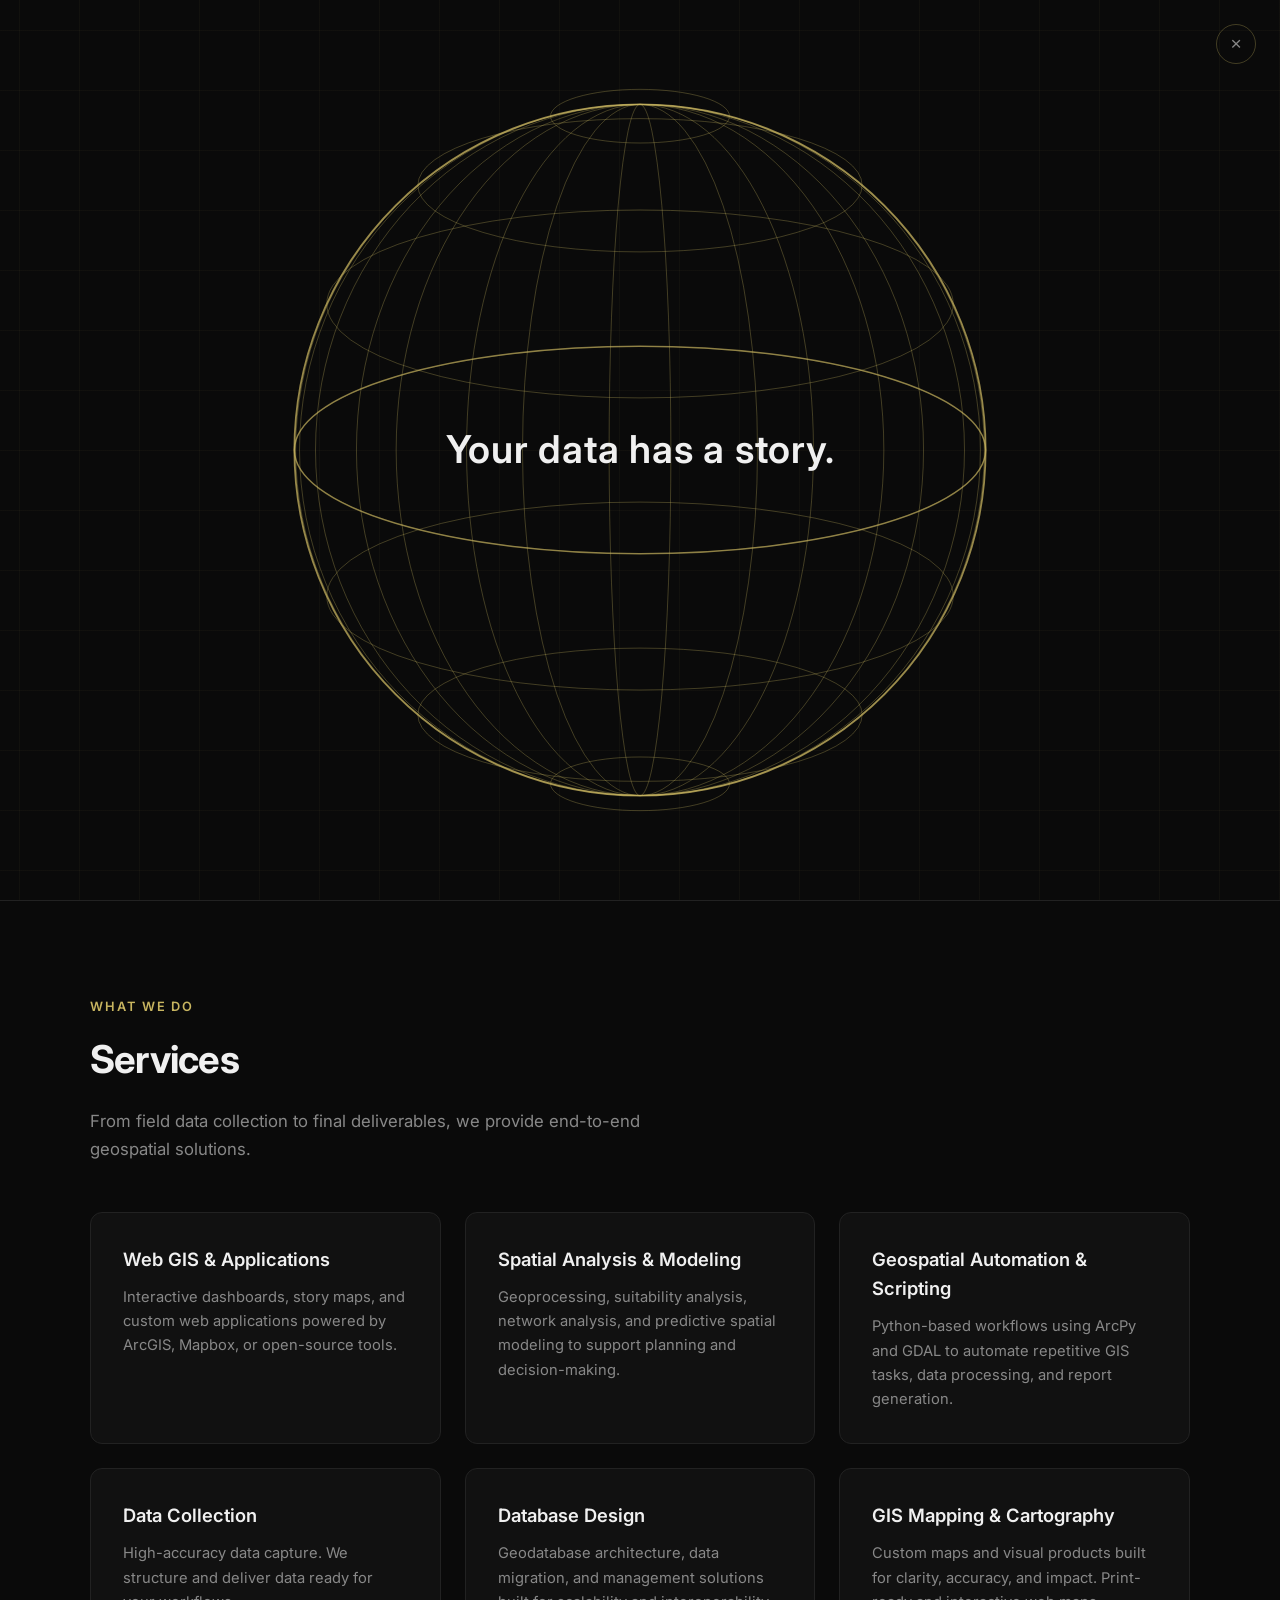
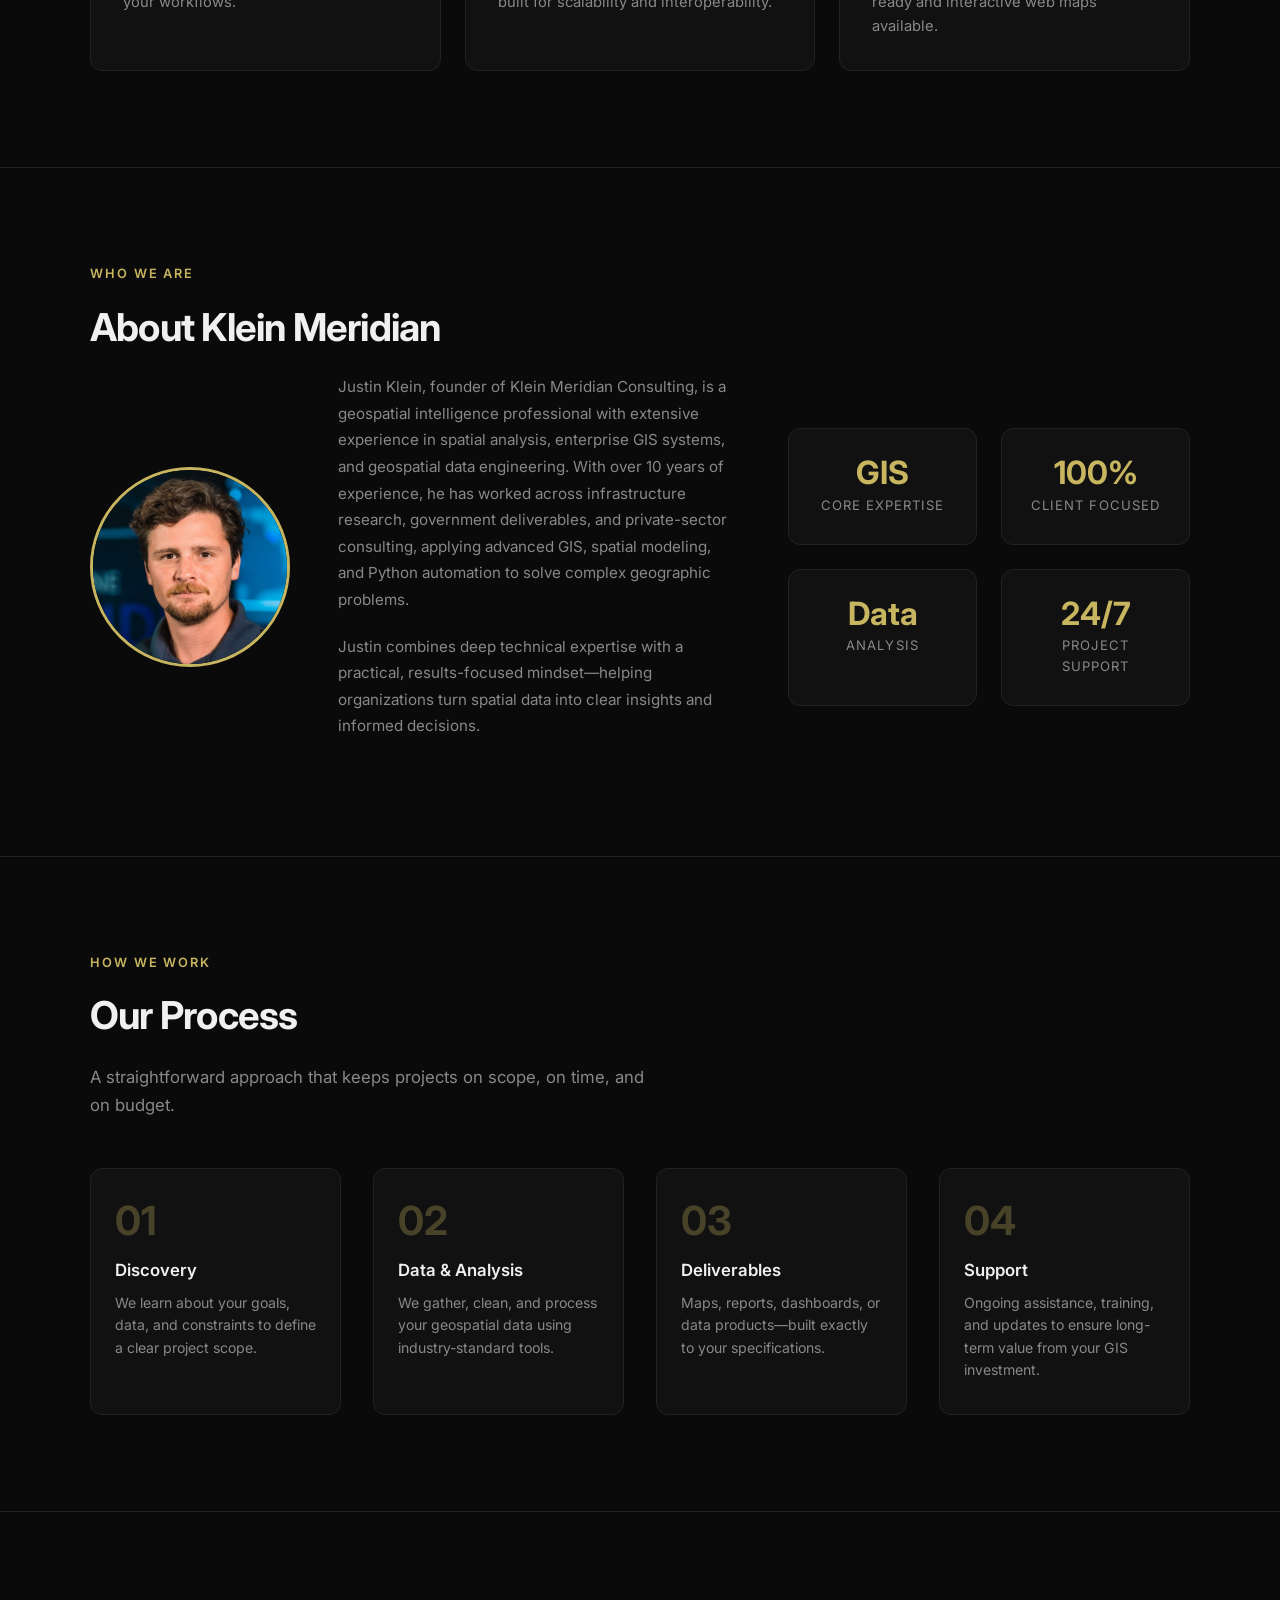
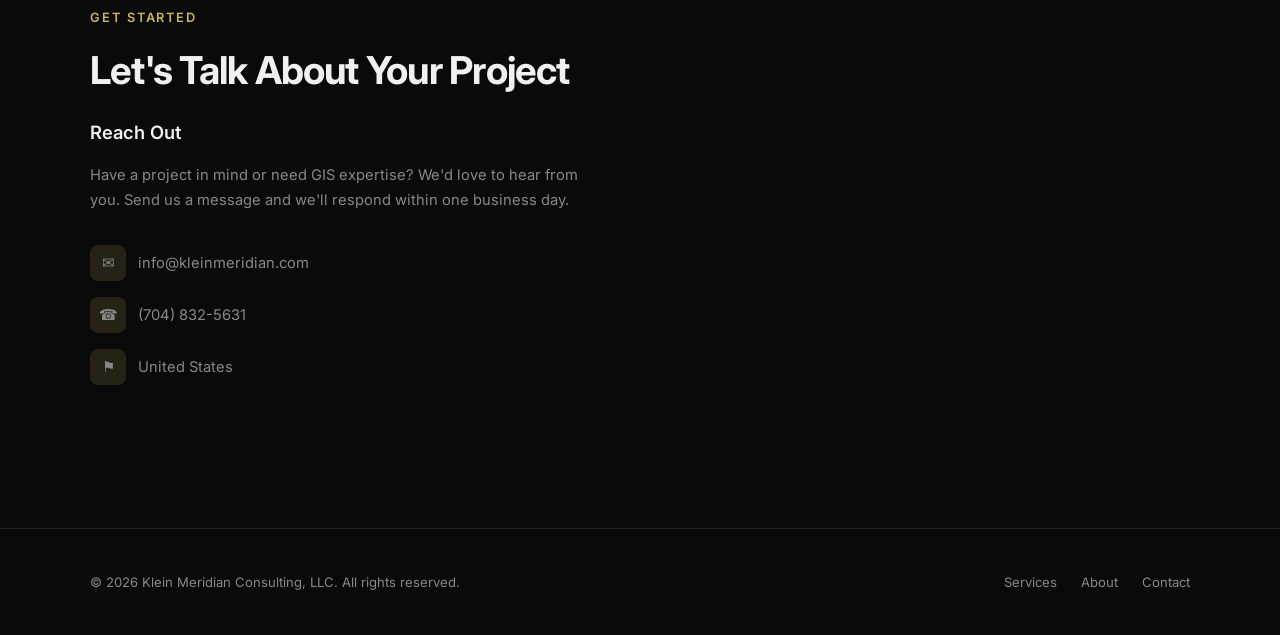
==== commit fb842a53: "Add SEO meta tags, structured data, sitemap, and robots.txt Adds Open Graph, Twitter Card, JSON-LD s" ====
--- a/docs/index.html
+++ b/docs/index.html
@@ -3,8 +3,54 @@
 <head>
   <meta charset="UTF-8">
   <meta name="viewport" content="width=device-width, initial-scale=1.0">
-  <title>Klein Meridian Consulting, LLC | GIS Solutions</title>
-  <meta name="description" content="Klein Meridian Consulting provides expert GIS mapping, spatial analysis, and geospatial consulting services.">
+  <title>Klein Meridian Consulting | GIS & Geospatial Services | Wilmington, NC</title>
+  <meta name="description" content="Klein Meridian Consulting provides expert GIS mapping, spatial analysis, geospatial automation, and consulting services in Wilmington, NC and nationwide.">
+  <meta name="keywords" content="GIS consulting, geospatial services, spatial analysis, GIS mapping, Wilmington NC, web GIS, geodatabase, cartography, ArcGIS, geospatial consulting">
+  <meta name="author" content="Klein Meridian Consulting, LLC">
+  <meta name="robots" content="index, follow">
+  <link rel="canonical" href="https://kleinmeridian.com/">
+
+  <!-- Open Graph -->
+  <meta property="og:title" content="Klein Meridian Consulting | GIS & Geospatial Services">
+  <meta property="og:description" content="Expert GIS mapping, spatial analysis, and geospatial consulting services in Wilmington, NC and nationwide.">
+  <meta property="og:type" content="website">
+  <meta property="og:url" content="https://kleinmeridian.com/">
+  <meta property="og:image" content="https://kleinmeridian.com/images/Logo.png">
+  <meta property="og:site_name" content="Klein Meridian Consulting">
+
+  <!-- Twitter Card -->
+  <meta name="twitter:card" content="summary">
+  <meta name="twitter:title" content="Klein Meridian Consulting | GIS & Geospatial Services">
+  <meta name="twitter:description" content="Expert GIS mapping, spatial analysis, and geospatial consulting in Wilmington, NC.">
+  <meta name="twitter:image" content="https://kleinmeridian.com/images/Logo.png">
+
+  <!-- Structured Data -->
+  <script type="application/ld+json">
+  {
+    "@context": "https://schema.org",
+    "@type": "ProfessionalService",
+    "name": "Klein Meridian Consulting, LLC",
+    "description": "Expert GIS mapping, spatial analysis, and geospatial consulting services.",
+    "url": "https://kleinmeridian.com/",
+    "logo": "https://kleinmeridian.com/images/Logo.png",
+    "telephone": "+1-704-832-5631",
+    "email": "info@kleinmeridian.com",
+    "address": {
+      "@type": "PostalAddress",
+      "addressLocality": "Wilmington",
+      "addressRegion": "NC",
+      "addressCountry": "US"
+    },
+    "areaServed": [
+      { "@type": "City", "name": "Wilmington" },
+      { "@type": "State", "name": "North Carolina" },
+      { "@type": "Country", "name": "United States" }
+    ],
+    "serviceType": ["GIS Consulting", "Spatial Analysis", "Geospatial Mapping", "Web GIS Development", "Geodatabase Design", "Cartography"],
+    "sameAs": []
+  }
+  </script>
+
   <link rel="icon" href="images/Logo.png" type="image/png">
   <link rel="preconnect" href="https://fonts.googleapis.com">
   <link rel="preconnect" href="https://fonts.gstatic.com" crossorigin>
